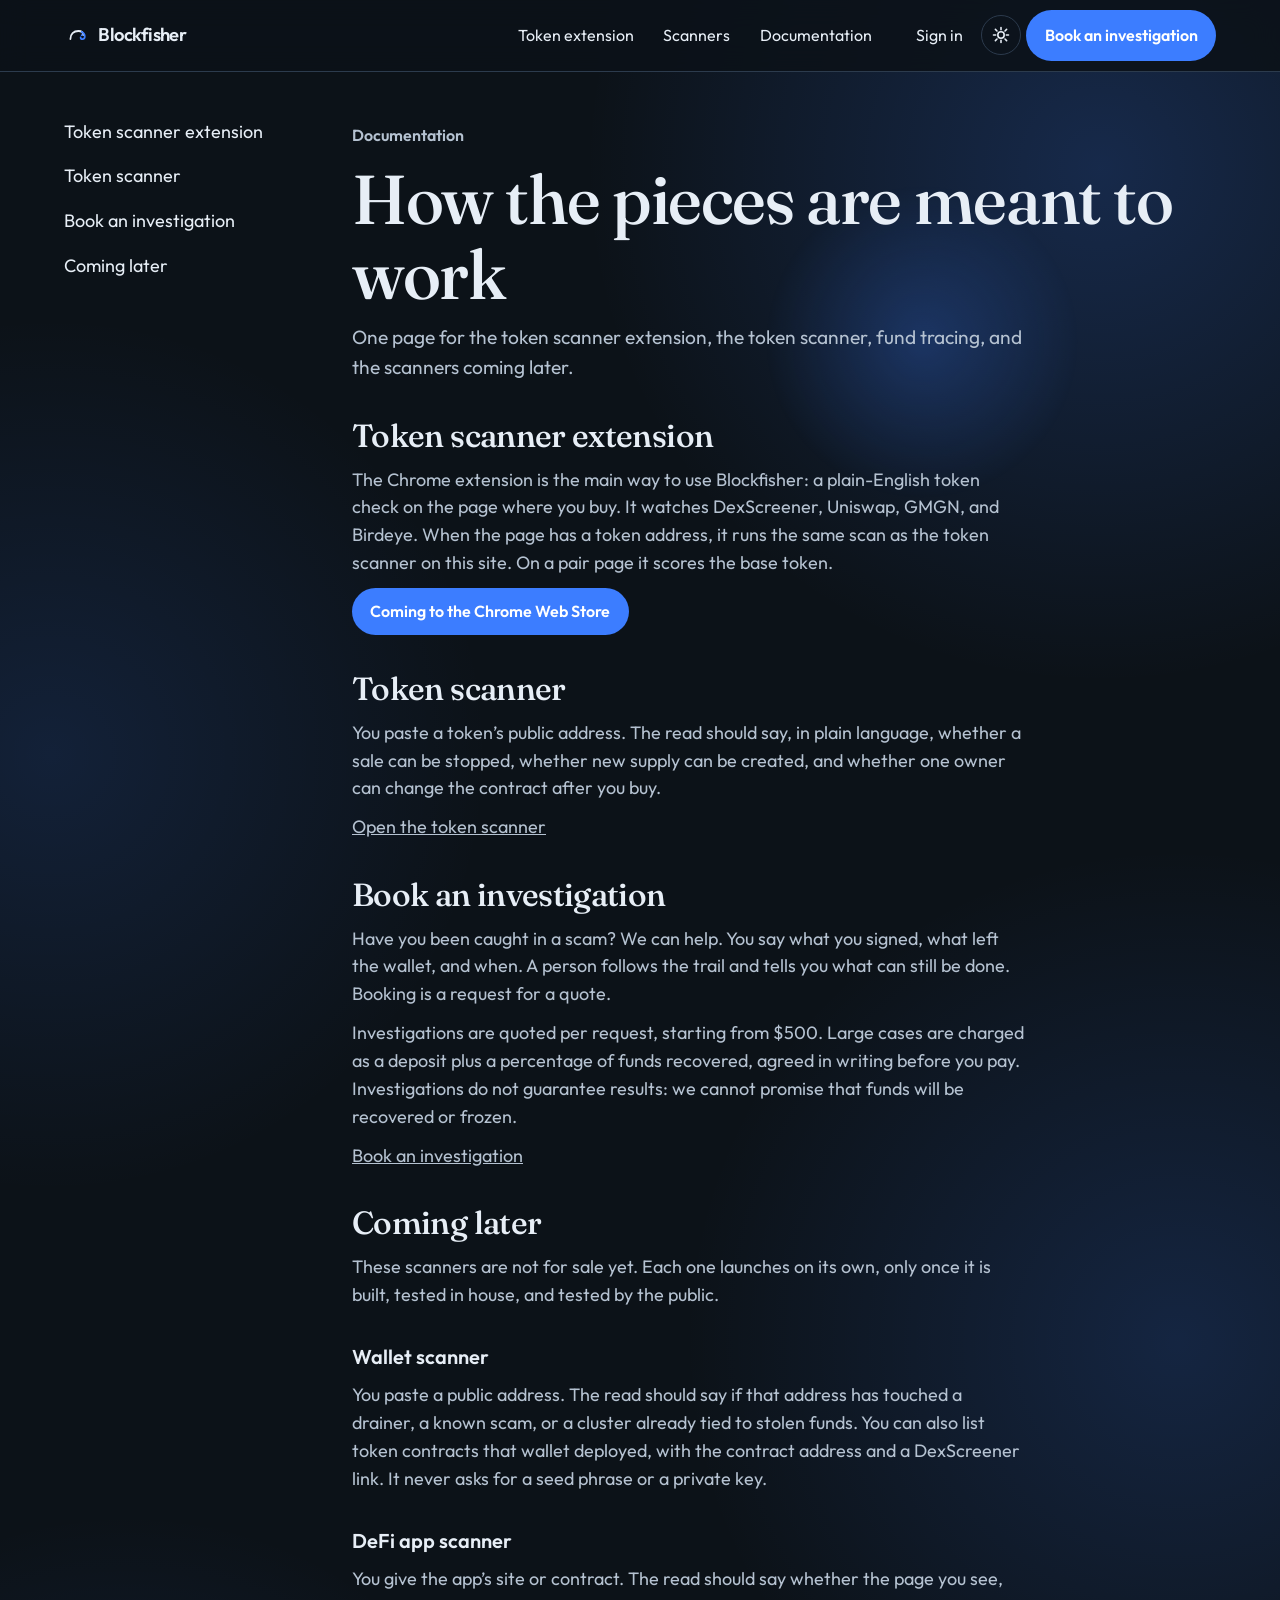
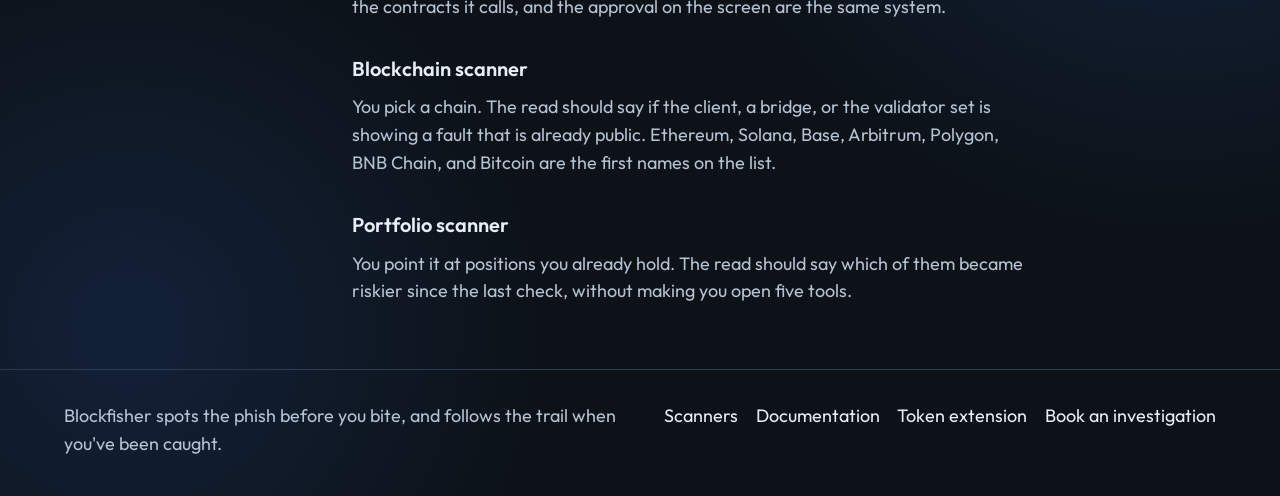
==== docs.html @ 25b1702a "Make the extension the headline, drop audits, add tracing terms - Lead the home page with the token " ====
<!DOCTYPE html>
<html lang="en" data-theme="dark">
<head>
  <meta charset="utf-8">
  <meta name="viewport" content="width=device-width, initial-scale=1">
  <title>Documentation — Blockfisher</title>
  <link rel="preconnect" href="https://fonts.googleapis.com">
  <link rel="preconnect" href="https://fonts.gstatic.com" crossorigin>
  <link href="https://fonts.googleapis.com/css2?family=Fraunces:ital,opsz,wght@0,9..144,520;1,9..144,520&family=Outfit:wght@400;600;700&display=swap" rel="stylesheet">
  <link rel="stylesheet" href="css/site.css">
  <script>
    try {
      var saved = localStorage.getItem("blockfisher-theme");
      if (saved === "light" || saved === "dark") document.documentElement.dataset.theme = saved;
    } catch (e) {}
  </script>
</head>
<body>
  <a class="skip" href="#main">Skip to content</a>
  <header class="site-header">
    <div class="header-inner">
      <a class="logo" href="index.html" aria-label="Blockfisher home">
        <svg viewBox="0 0 32 32" aria-hidden="true">
          <path d="M8 20c0-6 4-10 10-10 4 0 6 2 6 5" fill="none" stroke="currentColor" stroke-width="2.2" stroke-linecap="round"/>
          <path d="M22 11c2 1 4 3 4 6 0 2-1.2 3.2-2.8 3.2-1.4 0-2.4-1-2.4-2.2" fill="none" stroke="#3c7dff" stroke-width="2.2" stroke-linecap="round"/>
          <circle cx="22.2" cy="15.2" r="1.2" fill="#3c7dff"/>
        </svg>
        Blockfisher
      </a>
      <button class="icon-button menu-toggle" type="button" aria-expanded="false" aria-controls="site-nav">Menu</button>
      <nav class="nav" id="site-nav" aria-label="Primary">
        <a href="index.html#extension">Token extension</a>
        <a href="index.html#scanners">Scanners</a>
        <a href="docs.html" aria-current="page">Documentation</a>
        <a class="nav-book" href="index.html#book">Book an investigation</a>
      </nav>
      <div class="header-actions">
        <button class="text-button" type="button" data-open="signin">Sign in</button>
        <button class="icon-button" type="button" data-theme-toggle aria-pressed="false" aria-label="Switch to light colours">
          <svg width="18" height="18" viewBox="0 0 18 18" aria-hidden="true"><circle cx="9" cy="9" r="3.2" fill="none" stroke="currentColor" stroke-width="1.6"/><path d="M9 1.5v2.2M9 14.3v2.2M1.5 9h2.2M14.3 9h2.2M3.4 3.4l1.6 1.6M13 13l1.6 1.6M14.6 3.4 13 5M5 13l-1.6 1.6" stroke="currentColor" stroke-width="1.6" stroke-linecap="round"/></svg>
        </button>
        <a class="primary book" href="index.html#book">Book an investigation</a>
      </div>
    </div>
  </header>

  <main id="main" class="docs">
    <div class="wrap docs-layout">
      <nav aria-label="Documentation">
        <a href="#extension">Token scanner extension</a>
        <a href="#token-scanner">Token scanner</a>
        <a href="#investigation">Book an investigation</a>
        <a href="#coming-later">Coming later</a>
      </nav>
      <article>
        <header>
          <p class="kicker">Documentation</p>
          <h1>How the pieces are meant to work</h1>
          <p class="lede">One page for the token scanner extension, the token scanner, fund tracing, and the scanners coming later.</p>
        </header>
        <section id="extension">
          <h2>Token scanner extension</h2>
          <p>The Chrome extension is the main way to use Blockfisher: a plain-English token check on the page where you buy. It watches DexScreener, Uniswap, GMGN, and Birdeye. When the page has a token address, it runs the same scan as the token scanner on this site. On a pair page it scores the base token.</p>
          <p><button class="primary status" type="button" disabled>Coming to the Chrome Web Store</button></p>
        </section>
        <section id="token-scanner">
          <h2>Token scanner</h2>
          <p>You paste a token’s public address. The read should say, in plain language, whether a sale can be stopped, whether new supply can be created, and whether one owner can change the contract after you buy.</p>
          <p><a href="token.html">Open the token scanner</a></p>
        </section>
        <section id="investigation">
          <h2>Book an investigation</h2>
          <p>Have you been caught in a scam? We can help. You say what you signed, what left the wallet, and when. A person follows the trail and tells you what can still be done. Booking is a request for a quote.</p>
          <p>Investigations are quoted per request, starting from $500. Large cases are charged as a deposit plus a percentage of funds recovered, agreed in writing before you pay. Investigations do not guarantee results: we cannot promise that funds will be recovered or frozen.</p>
          <p><a href="index.html#book">Book an investigation</a></p>
        </section>
        <section id="coming-later">
          <h2>Coming later</h2>
          <p>These scanners are not for sale yet. Each one launches on its own, only once it is built, tested in house, and tested by the public.</p>
        </section>
        <section id="wallet-scanner">
          <h3>Wallet scanner</h3>
          <p>You paste a public address. The read should say if that address has touched a drainer, a known scam, or a cluster already tied to stolen funds. You can also list token contracts that wallet deployed, with the contract address and a DexScreener link. It never asks for a seed phrase or a private key.</p>
        </section>
        <section id="defi-app-scanner">
          <h3>DeFi app scanner</h3>
          <p>You give the app’s site or contract. The read should say whether the page you see, the contracts it calls, and the approval on the screen are the same system.</p>
        </section>
        <section id="blockchain-scanner">
          <h3>Blockchain scanner</h3>
          <p>You pick a chain. The read should say if the client, a bridge, or the validator set is showing a fault that is already public. Ethereum, Solana, Base, Arbitrum, Polygon, BNB Chain, and Bitcoin are the first names on the list.</p>
        </section>
        <section id="portfolio-scanner">
          <h3>Portfolio scanner</h3>
          <p>You point it at positions you already hold. The read should say which of them became riskier since the last check, without making you open five tools.</p>
        </section>
      </article>
    </div>
  </main>

  <footer class="site-footer">
    <div class="wrap footer-grid">
      <p class="fine">Blockfisher spots the phish before you bite, and follows the trail when you've been caught.</p>
      <div class="footer-links">
        <a href="index.html#scanners">Scanners</a>
        <a href="docs.html">Documentation</a>
        <a href="index.html#extension">Token extension</a>
        <a href="index.html#book">Book an investigation</a>
      </div>
    </div>
  </footer>

  <dialog id="signin">
    <h2>Sign in</h2>
    <p>Email only, for this design. Wallet and social sign-in are not part of the prototype, and this form does not create an account.</p>
    <form method="dialog">
      <label>Email<input type="email" name="email" autocomplete="email" required></label>
      <menu>
        <button class="ghost" type="submit" value="cancel">Close</button>
        <button class="submit" type="submit" value="ok">Continue</button>
      </menu>
    </form>
  </dialog>

  <script src="js/site.js"></script>
</body>
</html>
---- css/site.css ----
:root {
  color-scheme: dark;
  --bg: #0c1218;
  --bg-raised: #151d28;
  --bg-sink: #101820;
  --line: #2c3b4d;
  --text: #e7eef6;
  --muted: #b5c2d1;
  --accent: #3c7dff;
  --accent-ink: #ffffff;
  --accent-soft: rgba(60, 125, 255, 0.16);
  --danger: #f0b4b4;
  --shadow: 0 18px 50px rgba(0, 0, 0, 0.28);
  --hover-line: #101820;
  --serif: "Fraunces", "Iowan Old Style", Palatino, serif;
  --sans: "Outfit", "Segoe UI", sans-serif;
  --header: 4.5rem;
  --measure: 72rem;
  --radius: 14px;
  --hook: url("../img/hook-cursor.png?v=6") 4 32, auto;
}

html[data-theme="light"] {
  color-scheme: light;
  --bg: #f4f1ea;
  --bg-raised: #fffdf8;
  --bg-sink: #ebe6dc;
  --line: #d9d1c4;
  --text: #1b2430;
  --muted: #3d4b5c;
  --accent: #1d4fbf;
  --accent-ink: #ffffff;
  --accent-soft: rgba(29, 79, 191, 0.1);
  --danger: #8a3030;
  --shadow: 0 16px 40px rgba(40, 32, 20, 0.08);
  --hover-line: #b7ab98;
}

* { box-sizing: border-box; }

html {
  scroll-behavior: smooth;
  cursor: var(--hook);
  background: var(--bg);
}

body {
  margin: 0;
  position: relative;
  background-color: transparent;
  background-image:
    radial-gradient(46rem 46rem at 86% 8%, color-mix(in srgb, var(--accent) 22%, transparent), transparent 70%),
    radial-gradient(38rem 38rem at 4% 36%, color-mix(in srgb, var(--accent) 14%, transparent), transparent 72%),
    radial-gradient(44rem 44rem at 92% 64%, color-mix(in srgb, var(--accent) 18%, transparent), transparent 70%),
    radial-gradient(36rem 36rem at 10% 92%, color-mix(in srgb, var(--accent) 14%, transparent), transparent 72%);
  background-repeat: no-repeat;
  color: var(--text);
  font-family: var(--sans);
  font-size: 1.125rem;
  line-height: 1.55;
  font-weight: 400;
}

body.nav-open { overflow: hidden; }

img, svg { display: block; max-width: 100%; }

a { color: inherit; }

button, input, textarea { font: inherit; color: inherit; }

h1, h2, h3, p { margin: 0; }

h1, h2, .serif {
  font-family: var(--serif);
  font-weight: 520;
  letter-spacing: -0.02em;
}

h1 {
  font-size: clamp(2.5rem, 5.4vw, 4.35rem);
  line-height: 1.08;
}

h2 {
  font-size: clamp(1.85rem, 3vw, 2.7rem);
  line-height: 1.15;
}

h3 {
  font-family: var(--sans);
  font-size: 1.25rem;
  font-weight: 600;
  letter-spacing: 0;
  line-height: 1.3;
}

.wrap {
  width: min(var(--measure), calc(100% - 2.5rem));
  margin-inline: auto;
}

.skip {
  position: absolute;
  left: 1rem;
  top: -4rem;
  background: var(--accent);
  color: var(--accent-ink);
  padding: 0.6rem 0.9rem;
  border-radius: 8px;
  z-index: 20;
}

.skip:focus { top: 1rem; }

.site-header {
  position: sticky;
  top: 0;
  z-index: 30;
  height: var(--header);
  display: flex;
  align-items: center;
  background: color-mix(in srgb, var(--bg) 88%, transparent);
  backdrop-filter: blur(14px);
  border-bottom: 1px solid var(--line);
}

.header-inner {
  display: flex;
  align-items: center;
  gap: 1.25rem;
  width: min(var(--measure), calc(100% - 2.5rem));
  margin-inline: auto;
}

.logo {
  display: flex;
  align-items: center;
  gap: 0.55rem;
  text-decoration: none;
  font-weight: 600;
  font-size: 1.15rem;
  letter-spacing: -0.03em;
}

.logo svg { width: 1.6rem; height: 1.6rem; flex: none; }

.nav {
  display: flex;
  align-items: center;
  gap: 0.35rem;
  margin-left: auto;
}

.nav a, .menu-button, .text-button, .ghost {
  text-decoration: none;
  background: none;
  border: 0;
  padding: 0.55rem 0.75rem;
  border-radius: 999px;
  font-size: 1rem;
  cursor: var(--hook);
}

.nav a:hover, .menu-button:hover, .text-button:hover, .ghost:hover,
.nav a:focus-visible, .menu-button:focus-visible, .text-button:focus-visible, .ghost:focus-visible {
  background: var(--accent-soft);
}

.dropdown { position: relative; }

.dropdown-panel {
  position: absolute;
  top: calc(100% + 0.45rem);
  left: 0;
  width: min(26rem, 70vw);
  padding: 0.45rem;
  background: var(--bg-raised);
  border: 1px solid var(--line);
  border-radius: var(--radius);
  box-shadow: var(--shadow);
  display: none;
}

.dropdown.open .dropdown-panel { display: grid; }

.dropdown-panel a {
  display: block;
  border-radius: 10px;
  padding: 0.7rem 0.75rem;
  border: 1px solid transparent;
  transition: border-color 120ms ease, background 120ms ease;
}

.dropdown-panel a:hover, .dropdown-panel a:focus-visible {
  border-color: var(--hover-line);
  background: var(--bg-sink);
}

.dropdown-panel strong { display: block; font-weight: 600; }
.dropdown-panel span { display: block; color: var(--muted); font-size: 0.98rem; margin-top: 0.15rem; }

.header-actions { display: flex; align-items: center; gap: 0.35rem; }

.icon-button {
  width: 2.5rem;
  height: 2.5rem;
  border-radius: 999px;
  border: 1px solid var(--line);
  background: transparent;
  cursor: var(--hook);
  display: grid;
  place-items: center;
}

.icon-button:hover, .icon-button:focus-visible { background: var(--accent-soft); }

.primary, .submit {
  display: inline-flex;
  align-items: center;
  justify-content: center;
  gap: 0.4rem;
  background: var(--accent);
  color: var(--accent-ink);
  text-decoration: none;
  border: 0;
  border-radius: 999px;
  padding: 0.8rem 1.15rem;
  font-size: 1rem;
  font-weight: 600;
  cursor: var(--hook);
}

.primary:hover, .submit:hover { filter: brightness(1.08); }

.primary.status {
  white-space: normal;
  text-align: left;
  line-height: 1.35;
  max-width: 22rem;
  opacity: 1;
}

.primary.status:disabled {
  cursor: var(--hook);
  opacity: 1;
  color: var(--accent-ink);
  background: var(--accent);
}

.primary.status:hover,
.primary.status:disabled:hover { filter: none; }

.primary:focus-visible, .submit:focus-visible, .icon-button:focus-visible, a:focus-visible {
  outline: 2px solid var(--accent);
  outline-offset: 3px;
}

.menu-toggle { display: none; }

.hero {
  position: relative;
  min-height: calc(100svh - var(--header) - 5.5rem);
  display: flex;
  align-items: flex-end;
  padding: 3.5rem 0 2.5rem;
}

.page-glow,
.hero-glow {
  position: fixed;
  z-index: 0;
  width: 28rem;
  height: 28rem;
  left: 72%;
  top: 38%;
  border-radius: 50%;
  pointer-events: none;
  transform: translate(-50%, -50%);
  background: radial-gradient(closest-side, color-mix(in srgb, var(--accent) 24%, transparent), transparent 70%);
}

main,
.site-footer {
  position: relative;
  z-index: 1;
}

html[data-theme="light"] body {
  background-image:
    radial-gradient(46rem 46rem at 86% 8%, color-mix(in srgb, var(--accent) 12%, transparent), transparent 70%),
    radial-gradient(38rem 38rem at 4% 36%, color-mix(in srgb, var(--accent) 8%, transparent), transparent 72%),
    radial-gradient(44rem 44rem at 92% 64%, color-mix(in srgb, var(--accent) 10%, transparent), transparent 70%),
    radial-gradient(36rem 36rem at 10% 92%, color-mix(in srgb, var(--accent) 8%, transparent), transparent 72%);
}

html[data-theme="light"] .page-glow,
html[data-theme="light"] .hero-glow {
  opacity: 0.55;
}

.hero-grid {
  display: grid;
  position: relative;
  z-index: 1;
  grid-template-columns: minmax(0, 1.15fr) minmax(12rem, 0.72fr);
  gap: 1.5rem 2.5rem;
  align-items: start;
}

.hero-grid--solo {
  grid-template-columns: 1fr;
}

.hero-copy { max-width: 40rem; }

.scene { margin: 0; }
.poster { position: relative; }
.scene img {
  width: 100%;
  height: auto;
  border-radius: 18px;
  display: block;
}
.poster .tag {
  position: absolute;
  z-index: 1;
  color: #e7eef6;
  background: rgba(8, 14, 22, 0.78);
  border: 1px solid #3c7dff;
  border-radius: 999px;
  padding: 0.18rem 0.55rem;
  font-size: 0.85rem;
  font-weight: 600;
  line-height: 1.3;
  white-space: nowrap;
}
.poster-ocean .tag-chapter {
  font-size: 0.72rem;
  letter-spacing: 0.02em;
  text-transform: uppercase;
  background: rgba(8, 14, 22, 0.92);
  border-color: var(--accent);
}
.poster-ocean .btc-mark {
  position: absolute;
  z-index: 2;
  width: 1.35rem;
  height: 1.35rem;
  border-radius: 50%;
  box-shadow: 0 0 0 2px rgba(8, 14, 22, 0.65);
  transform: translate(-50%, -50%);
  pointer-events: none;
}
.poster-ocean .btc-mark svg { display: block; width: 100%; height: 100%; }
.poster-ocean .btc-hook { top: 31%; left: 56%; }
.poster-ocean .btc-stolen { top: 63%; left: 14%; }
.poster-ocean .btc-caught { top: 84%; left: 76%; }
.poster-ocean .tag-before { top: 3%; left: 50%; transform: translateX(-50%); }
.poster-ocean .tag-after { top: 50%; left: 50%; transform: translate(-50%, -50%); }
.poster-ocean .tag-you { top: 16%; left: 58%; }
.poster-ocean .tag-scanners { top: 34%; left: 6%; }
.poster-ocean .tag-funds { bottom: 38%; left: 8%; }
.poster-ocean .tag-agents { bottom: 10%; right: 8%; }
.scene figcaption {
  margin-top: 0.85rem;
  color: var(--muted);
  font-size: 1rem;
}

.kicker {
  color: var(--accent);
  font-size: 1rem;
  font-weight: 600;
  margin-bottom: 0.9rem;
}


h1 em {
  font-style: italic;
  font-weight: 520;
  color: var(--accent);
}

.lede {
  margin-top: 1.25rem;
  max-width: 40rem;
  color: var(--muted);
  font-size: 1.2rem;
}

.hero-actions {
  display: flex;
  flex-wrap: wrap;
  align-items: center;
  gap: 0.4rem 0.8rem;
  margin-top: 1.6rem;
}

.prototype-note {
  margin-top: 1rem;
  color: var(--muted);
  font-size: 1rem;
}

.sale-row {
  display: flex;
  flex-wrap: wrap;
  gap: 0.5rem;
  margin-top: 1.75rem;
}

.sale-row a {
  text-decoration: none;
  border: 1px solid var(--line);
  background: var(--bg-raised);
  border-radius: 999px;
  padding: 0.45rem 0.8rem;
  font-size: 1rem;
  transition: border-color 120ms ease, background 120ms ease, transform 120ms ease;
}

.sale-row a:hover, .sale-row a:focus-visible {
  border-color: var(--hover-line);
  background: var(--bg-sink);
  transform: scale(1.03);
}


.section { padding: 4.5rem 0; }

.section-head {
  display: grid;
  grid-template-columns: 1fr 1fr;
  gap: 1.5rem 2rem;
  margin-bottom: 2rem;
  align-items: end;
}

.section-head p { color: var(--muted); font-size: 1.15rem; }

.cards {
  display: grid;
  grid-template-columns: repeat(6, 1fr);
  gap: 0.9rem;
}

.card {
  grid-column: span 2;
  background: var(--bg-raised);
  border: 1px solid var(--line);
  border-radius: var(--radius);
  padding: 1.15rem 1.15rem 1.2rem;
  min-height: 100%;
  transition: border-color 120ms ease, background 120ms ease, transform 120ms ease;
}

.card:nth-child(4), .card:nth-child(5) { grid-column: span 3; }

.card:hover, .card:focus-within {
  border-color: var(--hover-line);
  background: color-mix(in srgb, var(--bg-raised) 90%, var(--accent));
  transform: scale(1.018);
}

.card svg { width: 2.4rem; height: 2.4rem; margin-bottom: 0.9rem; }

.card p { margin-top: 0.45rem; color: var(--muted); font-size: 1.05rem; }

.card-open { margin-top: 0.85rem; }
.card p.card-soon { margin-top: 0.85rem; color: var(--accent); font-weight: 600; }
.card-open a { color: var(--accent); font-weight: 600; text-decoration: none; }
.card-open a:hover { text-decoration: underline; }

.tool-page { height: calc(100svh - var(--header)); }
.tool-frame {
  width: 100%;
  height: 100%;
  border: 0;
  display: block;
  background: var(--bg);
}
.tool-missing {
  width: min(40rem, calc(100% - 2.5rem));
  margin: 3rem auto;
}
.tool-missing h1 {
  font-size: clamp(1.8rem, 3vw, 2.4rem);
  margin-bottom: 0.7rem;
}
.tool-missing p { color: var(--muted); margin-top: 0.7rem; }
.tool-missing code {
  font-family: "Cascadia Mono", Consolas, monospace;
  font-size: 0.92rem;
}

.section-end {
  margin-top: 1.4rem;
  font-size: 1.1rem;
}

.section-end a { color: var(--accent); font-weight: 600; }

.split {
  display: grid;
  grid-template-columns: 0.9fr 1.1fr;
  gap: 1.5rem;
  align-items: center;
}

.example {
  background: var(--bg-sink);
  border: 1px solid var(--line);
  border-radius: 18px;
  padding: 1.1rem;
}

.example-top, .metric, .review, .chain, .check {
  display: flex;
  justify-content: space-between;
  gap: 1rem;
}

.example-top { align-items: baseline; margin-bottom: 0.8rem; color: var(--muted); font-size: 0.98rem; }

.example--score .rows { margin-top: 1rem; }

.score-sample {
  position: relative;
  width: 100%;
  max-width: 22rem;
  margin: 0 auto;
  aspect-ratio: 360 / 340;
}

.score-sample__svg {
  display: block;
  width: 100%;
  height: auto;
}

.score-sample__mid {
  position: absolute;
  left: 50%;
  top: calc(168 / 340 * 100%);
  display: flex;
  flex-direction: column;
  align-items: center;
  justify-content: center;
  width: 5.75rem;
  height: 5.75rem;
  transform: translate(-50%, -50%);
  pointer-events: none;
}

.score-sample__num {
  font-family: var(--serif);
  font-size: 2.05rem;
  font-weight: 520;
  letter-spacing: -0.03em;
  line-height: 1;
  color: #ff8a62;
  font-variant-numeric: tabular-nums;
}

.score-sample__max {
  margin-top: 0.2rem;
  font-size: 0.72rem;
  font-weight: 600;
  letter-spacing: 0.02em;
  text-transform: lowercase;
  color: var(--muted);
}

/* Token score triangle sample */
.score-sample .score-petal__track {
  fill: var(--bg-sink);
  stroke: var(--line);
  stroke-width: 1.5;
}

.score-sample .score-petal__fill {
  stroke: none;
}

.score-sample .score-petal--security .score-petal__fill {
  fill: #3dbe7a;
}

.score-sample .score-petal--community .score-petal__fill {
  fill: #f2c200;
}

.score-sample .score-petal--foundation .score-petal__fill {
  fill: #5c6e82;
}

.score-sample .score-petal__label {
  fill: var(--text);
  font-family: var(--sans);
  font-size: 13px;
  font-weight: 700;
}

.score-sample .score-sample__ring {
  fill: none;
  stroke: #ff8a62;
  stroke-width: 5;
  opacity: 0.95;
}

.score-sample .score-sample__core {
  fill: var(--bg-raised);
  stroke: var(--line);
  stroke-width: 1;
}

.visually-hidden {
  position: absolute;
  width: 1px;
  height: 1px;
  padding: 0;
  margin: -1px;
  overflow: hidden;
  clip: rect(0, 0, 0, 0);
  white-space: nowrap;
  border: 0;
}

.rows { display: grid; gap: 0.55rem; }

.row {
  display: grid;
  grid-template-columns: 1fr auto;
  gap: 1rem;
  align-items: center;
  padding: 0.85rem 0.95rem;
  background: var(--bg-raised);
  border-radius: 12px;
  border: 1px solid var(--line);
}

.row b { font-weight: 600; }
.tag {
  font-size: 0.95rem;
  border-radius: 999px;
  padding: 0.2rem 0.6rem;
  background: var(--accent-soft);
  color: var(--text);
}

.extension {
  display: grid;
  grid-template-columns: 1.1fr 0.9fr;
  gap: 2rem;
  align-items: center;
  background: var(--bg-raised);
  border: 1px solid var(--line);
  border-radius: 20px;
  padding: 1.6rem;
}

.browser {
  border: 1px solid var(--line);
  border-radius: 12px;
  overflow: hidden;
  background: var(--bg);
}

.browser-bar {
  display: flex;
  align-items: center;
  gap: 0.4rem;
  padding: 0.55rem 0.7rem;
  border-bottom: 1px solid var(--line);
}

.dot { width: 0.55rem; height: 0.55rem; border-radius: 50%; background: var(--line); }
.omni {
  margin-left: 0.4rem;
  flex: 1;
  height: 1.4rem;
  border-radius: 999px;
  background: var(--bg-sink);
  border: 1px solid var(--line);
}
.pin {
  width: 1.35rem;
  height: 1.35rem;
  border-radius: 6px;
  background: var(--accent);
}

.browser p { padding: 1.2rem 1rem 1.4rem; color: var(--muted); }

.investigate {
  display: grid;
  grid-template-columns: 0.85fr 1.15fr;
  gap: 2rem;
  align-items: start;
}

.investigate h2 { max-width: 12ch; }

.terms-list {
  margin: 1rem 0 0;
  padding: 0;
  list-style: none;
  display: grid;
  gap: 0.6rem;
}

.terms-list li {
  padding-left: 0.9rem;
  border-left: 2px solid var(--accent);
  color: var(--muted);
}

.terms-list strong { color: var(--text); }

.form-card {
  background: var(--bg-raised);
  border: 1px solid var(--line);
  border-radius: 18px;
  padding: 1.25rem;
}

.marks {
  display: flex;
  gap: 0.45rem;
  margin: 1rem 0 0.4rem;
}

.marks svg { width: 1.7rem; height: 1.7rem; }

form { display: grid; gap: 0.85rem; margin-top: 1rem; }

label { display: grid; gap: 0.35rem; font-size: 1rem; font-weight: 600; }

input, textarea, select {
  width: 100%;
  background: var(--bg);
  border: 1px solid var(--line);
  border-radius: 10px;
  padding: 0.75rem 0.8rem;
  font-weight: 400;
}

textarea { min-height: 7rem; resize: vertical; }

input:not([type="checkbox"]), textarea, select { cursor: text; }
input[type="checkbox"] { cursor: var(--hook); }

fieldset {
  border: 0;
  margin: 0;
  padding: 0;
  display: grid;
  gap: 0.45rem;
}
legend { font-weight: 600; padding: 0; }
.checks { font-weight: 400; display: grid; gap: 0.45rem; }
.checks label, .consent {
  display: flex;
  align-items: flex-start;
  gap: 0.6rem;
  font-weight: 400;
}
.checks input, .consent input { width: 1.1rem; height: 1.1rem; margin-top: 0.2rem; }

.form-note, .success { color: var(--muted); font-size: 1rem; }
.success { color: var(--text); font-size: 1.15rem; }

.chains, .metrics, .reviews {
  display: grid;
  gap: 0.7rem;
}

.metrics { grid-template-columns: repeat(3, 1fr); }

.metric, .review, .chain {
  border: 1px solid var(--line);
  background: var(--bg-raised);
  border-radius: 14px;
  padding: 1rem 1.05rem;
}

.metric strong {
  display: block;
  font-family: var(--serif);
  font-size: 2.2rem;
  font-weight: 520;
  letter-spacing: -0.03em;
}

.metric span, .review span, .chain span { color: var(--muted); }

.reviews { grid-template-columns: 1.2fr 1fr 1fr; }

.review strong { display: block; margin-bottom: 0.35rem; }

.chain-list { display: flex; flex-wrap: wrap; gap: 0.5rem; }

.chain-list a {
  text-decoration: none;
  border-bottom: 1px solid var(--accent);
  padding-bottom: 0.05rem;
}

.site-footer {
  border-top: 1px solid var(--line);
  padding: 2rem 0 2.4rem;
}

.footer-grid {
  display: flex;
  justify-content: space-between;
  gap: 1.5rem;
  flex-wrap: wrap;
}

.footer-links { display: flex; flex-wrap: wrap; gap: 0.8rem 1.1rem; }
.footer-links a { text-decoration: none; }
.footer-links a:hover { color: var(--accent); }

.fine { color: var(--muted); max-width: 36rem; }

dialog {
  width: min(32rem, calc(100% - 2rem));
  border: 1px solid var(--line);
  border-radius: 16px;
  background: var(--bg-raised);
  color: var(--text);
  padding: 1.2rem 1.2rem 1.3rem;
  box-shadow: var(--shadow);
}

dialog::backdrop { background: rgba(5, 8, 12, 0.62); }

dialog h2 { font-size: 1.8rem; margin-bottom: 0.6rem; }
dialog p { color: var(--muted); margin-bottom: 0.9rem; }
dialog menu { display: flex; justify-content: flex-end; gap: 0.4rem; margin: 0.8rem 0 0; padding: 0; }

.docs { padding: 2.5rem 0 4rem; }
.docs-layout {
  display: grid;
  grid-template-columns: 16rem 1fr;
  gap: 2rem;
}
.docs nav {
  position: sticky;
  top: calc(var(--header) + 1rem);
  display: grid;
  gap: 0.35rem;
  align-self: start;
}
.docs nav a { text-decoration: none; padding: 0.35rem 0; }
.docs nav a:hover { color: var(--accent); }
.docs article { display: grid; gap: 2.2rem; }
.docs article section { scroll-margin-top: 6rem; }
.docs article p { margin-top: 0.7rem; color: var(--muted); max-width: 42rem; }
.docs h2 { font-size: clamp(1.7rem, 2.5vw, 2.2rem); }

@media (max-width: 980px) {
  .section-head, .split, .extension, .investigate, .docs-layout { grid-template-columns: 1fr; }
  .cards { grid-template-columns: 1fr 1fr; }
  .card, .card:nth-child(4), .card:nth-child(5) { grid-column: auto; }
  .reviews, .metrics { grid-template-columns: 1fr; }
  .investigate h2 { max-width: none; }
}

.nav-book { display: none; }

@media (max-width: 760px) {
  .menu-toggle { display: grid; }
  .site-header { height: auto; min-height: var(--header); }
  .header-inner { flex-wrap: wrap; padding-block: 0.55rem; }
  .nav {
    display: none;
    position: static;
    width: 100%;
    margin-left: 0;
    order: 5;
    background: var(--bg);
    border-top: 1px solid var(--line);
    padding: 0.4rem 0 0.8rem;
    flex-direction: column;
    align-items: stretch;
  }
  body.nav-open .nav { display: flex; }
  .nav-book { display: inline-flex; }
  .dropdown-panel {
    position: static;
    width: auto;
    box-shadow: none;
    margin-top: 0.3rem;
  }
  .header-actions .book { display: none; }
  .cards { grid-template-columns: 1fr; }
  .hero { min-height: auto; padding-top: 1.2rem; }
  .hero-grid:not(.hero-grid--solo) { grid-template-columns: minmax(0, 1.2fr) minmax(8.5rem, 0.78fr); gap: 1rem; }
  .poster .tag { font-size: 0.62rem; padding: 0.05rem 0.32rem; }
  .poster-ocean .btc-mark { width: 0.85rem; height: 0.85rem; }
  .poster-ocean .tag-chapter { font-size: 0.5rem; padding: 0.06rem 0.35rem; }
  .poster-ocean .tag-you { top: 14%; left: 54%; }
  .poster-ocean .tag-scanners { top: 32%; left: 2%; }
  .poster-ocean .tag-funds { bottom: 36%; left: 2%; }
  .poster-ocean .tag-agents { bottom: 8%; right: 2%; }
}

@media (prefers-reduced-motion: reduce) {
  html { scroll-behavior: auto; }
  .hero::before { animation: none; }
  .card, .sale-row a, .dropdown-panel a { transition: none; }
  .card:hover, .card:focus-within, .sale-row a:hover, .sale-row a:focus-visible { transform: none; }
}
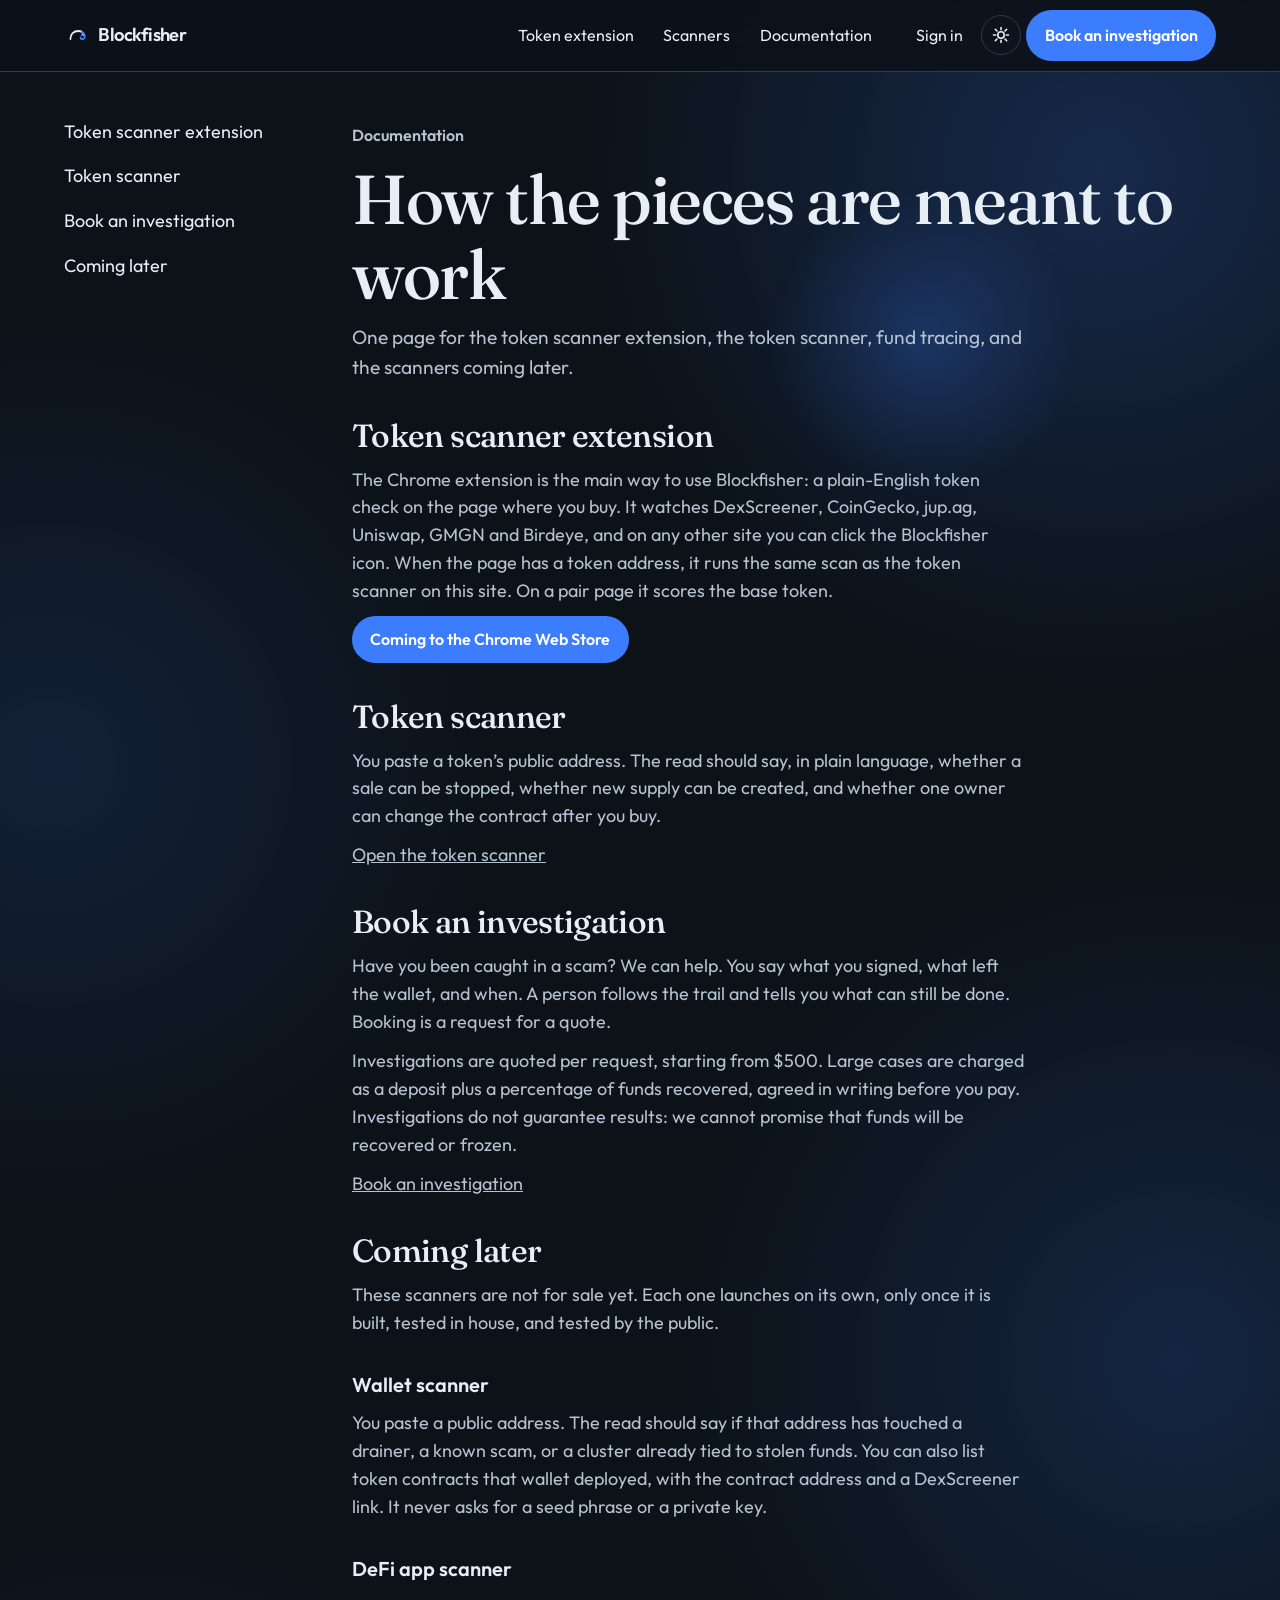
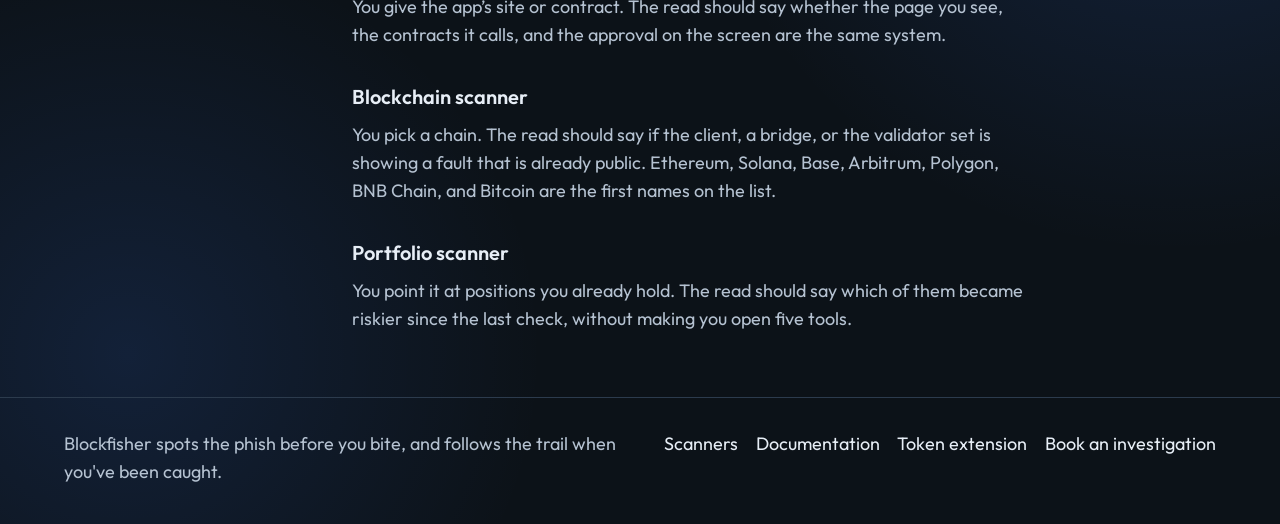
==== commit ab7cea92: "Scanner page: waking message and clipboard access; name all six extension sites; drop the old extens" ====
--- a/docs.html
+++ b/docs.html
@@ -60,7 +60,7 @@
         </header>
         <section id="extension">
           <h2>Token scanner extension</h2>
-          <p>The Chrome extension is the main way to use Blockfisher: a plain-English token check on the page where you buy. It watches DexScreener, Uniswap, GMGN, and Birdeye. When the page has a token address, it runs the same scan as the token scanner on this site. On a pair page it scores the base token.</p>
+          <p>The Chrome extension is the main way to use Blockfisher: a plain-English token check on the page where you buy. It watches DexScreener, CoinGecko, jup.ag, Uniswap, GMGN and Birdeye, and on any other site you can click the Blockfisher icon. When the page has a token address, it runs the same scan as the token scanner on this site. On a pair page it scores the base token.</p>
           <p><button class="primary status" type="button" disabled>Coming to the Chrome Web Store</button></p>
         </section>
         <section id="token-scanner">
--- a/css/site.css
+++ b/css/site.css
@@ -472,7 +472,18 @@
 .card-open a { color: var(--accent); font-weight: 600; text-decoration: none; }
 .card-open a:hover { text-decoration: underline; }
 
-.tool-page { height: calc(100svh - var(--header)); }
+.tool-page { height: calc(100svh - var(--header)); position: relative; }
+.tool-waking {
+  position: absolute;
+  inset: 0;
+  display: grid;
+  place-items: center;
+  padding: 0 1.25rem;
+  text-align: center;
+  color: var(--muted);
+  background: var(--bg);
+}
+.tool-waking[hidden] { display: none; }
 .tool-frame {
   width: 100%;
   height: 100%;
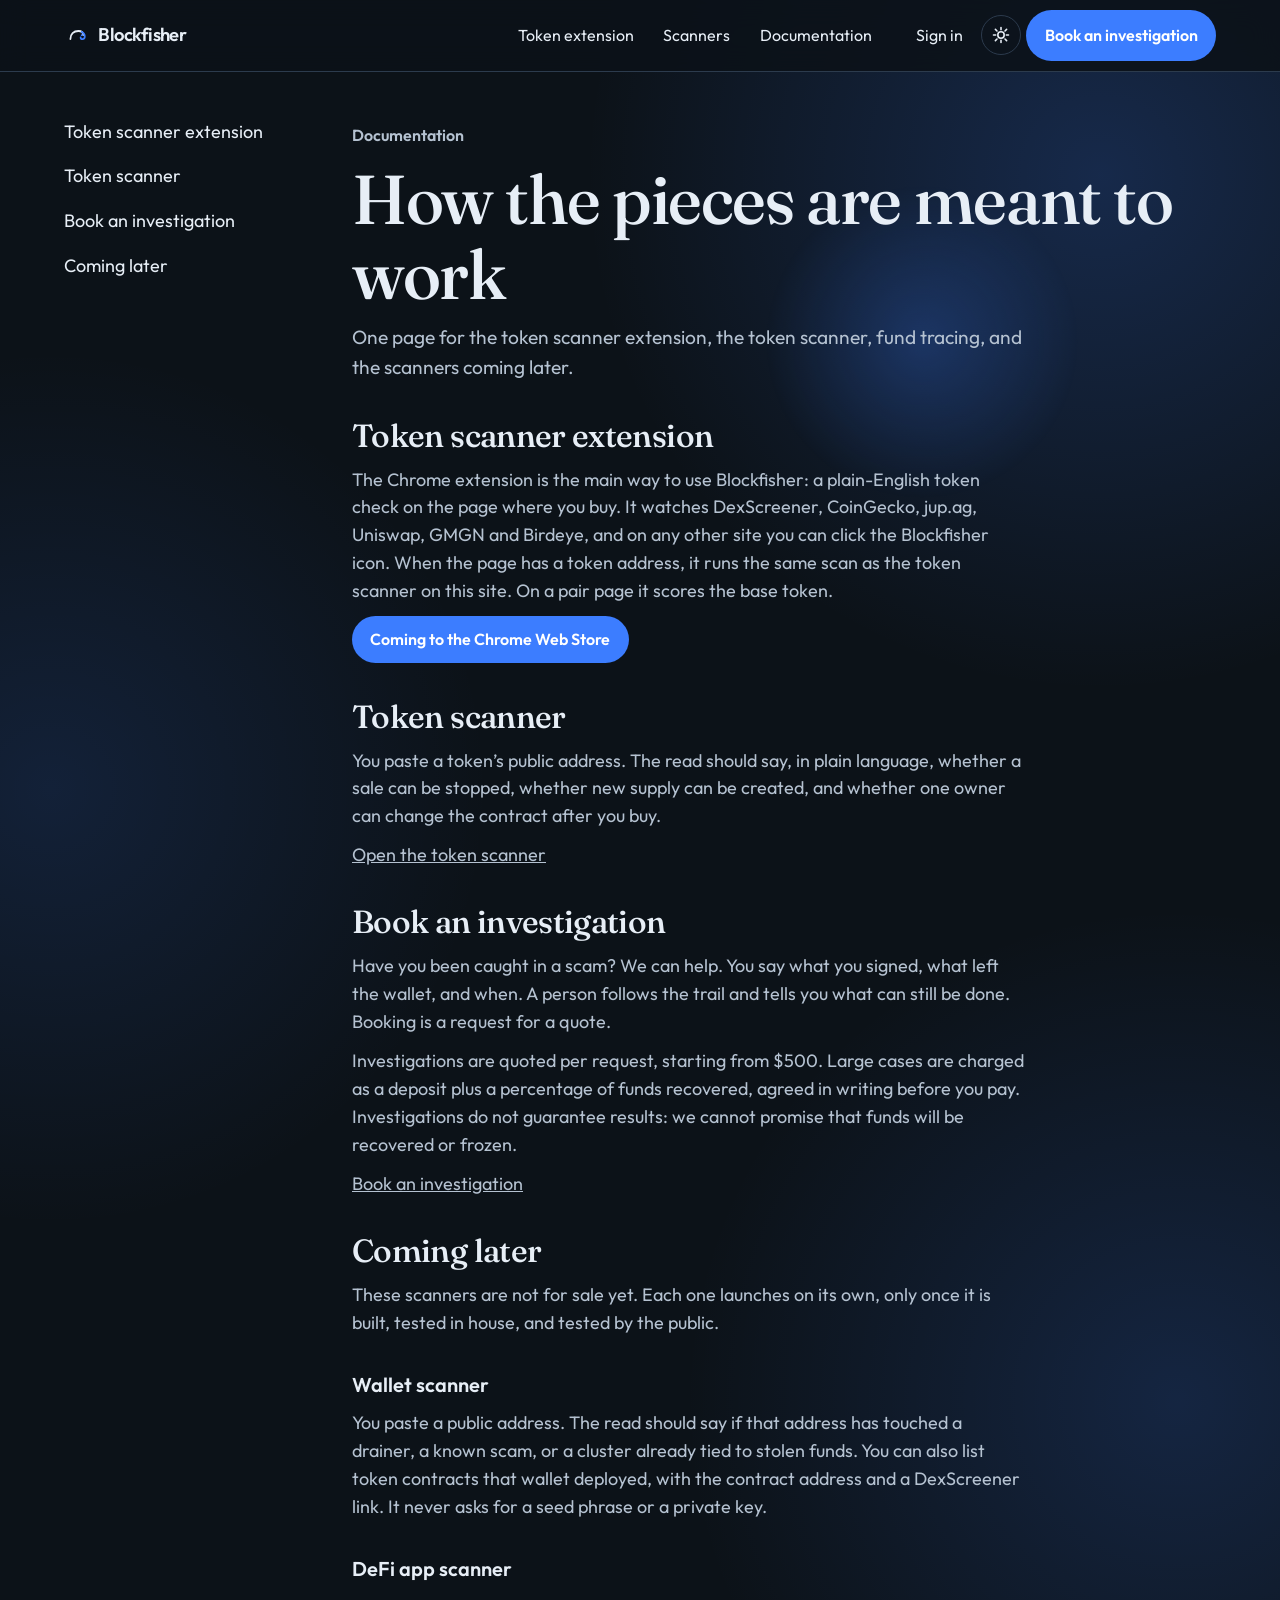
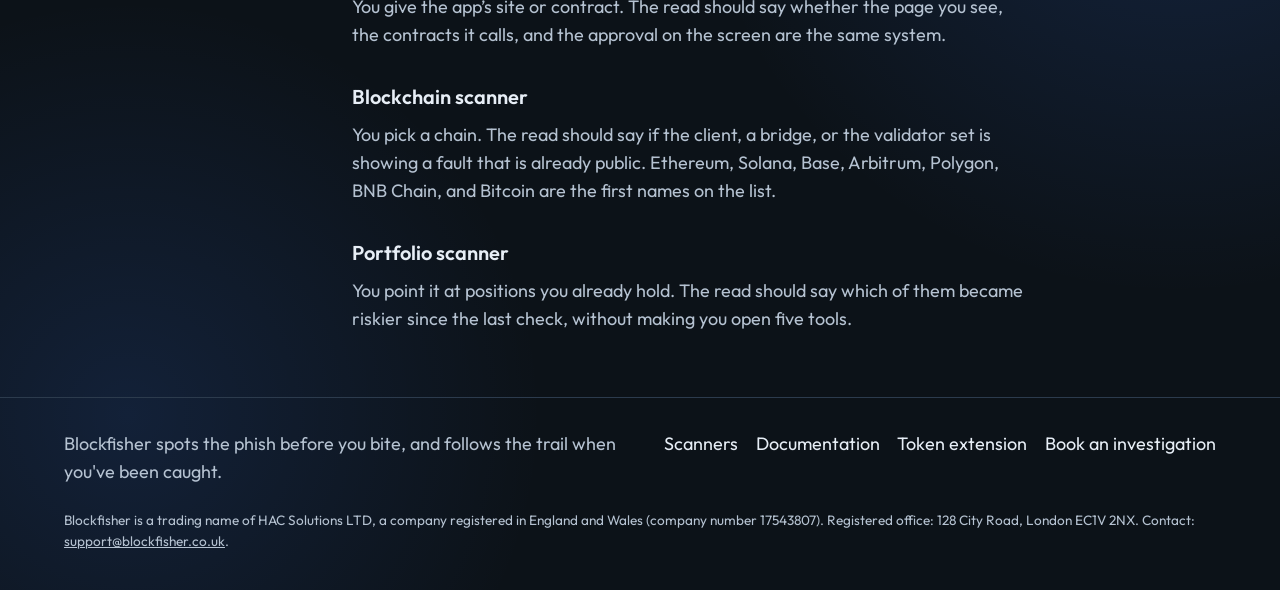
==== commit cec7688e: "Add HAC Solutions LTD company details to site footers Trading name, England and Wales registration, " ====
--- a/docs.html
+++ b/docs.html
@@ -4,6 +4,9 @@
   <meta charset="utf-8">
   <meta name="viewport" content="width=device-width, initial-scale=1">
   <title>Documentation — Blockfisher</title>
+  <link rel="icon" href="img/favicon.svg" type="image/svg+xml" />
+  <link rel="icon" href="img/favicon-32.png" type="image/png" sizes="32x32" />
+  <link rel="apple-touch-icon" href="img/apple-touch-icon.png" />
   <link rel="preconnect" href="https://fonts.googleapis.com">
   <link rel="preconnect" href="https://fonts.gstatic.com" crossorigin>
   <link href="https://fonts.googleapis.com/css2?family=Fraunces:ital,opsz,wght@0,9..144,520;1,9..144,520&family=Outfit:wght@400;600;700&display=swap" rel="stylesheet">
@@ -107,6 +110,7 @@
         <a href="index.html#extension">Token extension</a>
         <a href="index.html#book">Book an investigation</a>
       </div>
+      <p class="fine company">Blockfisher is a trading name of HAC Solutions LTD, a company registered in England and Wales (company number 17543807). Registered office: 128 City Road, London EC1V 2NX. Contact: <a href="mailto:support@blockfisher.co.uk">support@blockfisher.co.uk</a>.</p>
     </div>
   </footer>
 
--- a/css/site.css
+++ b/css/site.css
@@ -611,6 +611,64 @@
   font-family: var(--sans);
   font-size: 13px;
   font-weight: 700;
+}
+
+/* Each petal and its label is a button that explains the score. */
+.score-sample .score-petal__info {
+  fill: var(--muted);
+  font-size: 11px;
+  font-weight: 600;
+}
+
+.score-help {
+  position: absolute;
+  z-index: 1;
+  padding: 0;
+  background: none;
+  border: 0;
+  border-radius: 10px;
+  cursor: help;
+}
+
+.score-help:focus-visible {
+  outline: 3px solid var(--accent, #3c7dff);
+  outline-offset: 2px;
+}
+
+/* Boxes cover each petal and its label (the drawing is 360 by 340). */
+.score-help--security { left: calc(130 / 360 * 100%); top: 0; width: calc(100 / 360 * 100%); height: calc(122 / 340 * 100%); }
+.score-help--community { left: calc(205 / 360 * 100%); top: calc(158 / 340 * 100%); width: calc(155 / 360 * 100%); height: calc(100 / 340 * 100%); }
+.score-help--foundation { left: 0; top: calc(158 / 340 * 100%); width: calc(155 / 360 * 100%); height: calc(100 / 340 * 100%); }
+
+.score-tip {
+  position: absolute;
+  left: 50%;
+  top: 50%;
+  z-index: 2;
+  display: none;
+  width: min(18rem, 100%);
+  padding: 0.7rem 0.85rem;
+  background: var(--bg-raised);
+  border: 1px solid var(--line);
+  border-radius: 10px;
+  box-shadow: 0 12px 24px -4px rgba(0, 0, 0, 0.35);
+  color: var(--text);
+  font-size: 0.85rem;
+  line-height: 1.45;
+  text-align: left;
+  transform: translate(-50%, -50%);
+  pointer-events: none;
+}
+
+.score-tip strong {
+  display: block;
+  margin-bottom: 0.2rem;
+}
+
+.score-help:hover + .score-tip,
+.score-help:focus-visible + .score-tip,
+.score-help[aria-expanded="true"] + .score-tip {
+  display: block;
 }
 
 .score-sample .score-sample__ring {
@@ -925,3 +983,7 @@
   .card, .sale-row a, .dropdown-panel a { transition: none; }
   .card:hover, .card:focus-within, .sale-row a:hover, .sale-row a:focus-visible { transform: none; }
 }
+
+/* Company details line (trading disclosure) */
+.fine.company { flex-basis: 100%; max-width: none; font-size: 0.85rem; margin: 0; }
+.fine.company a { color: inherit; }
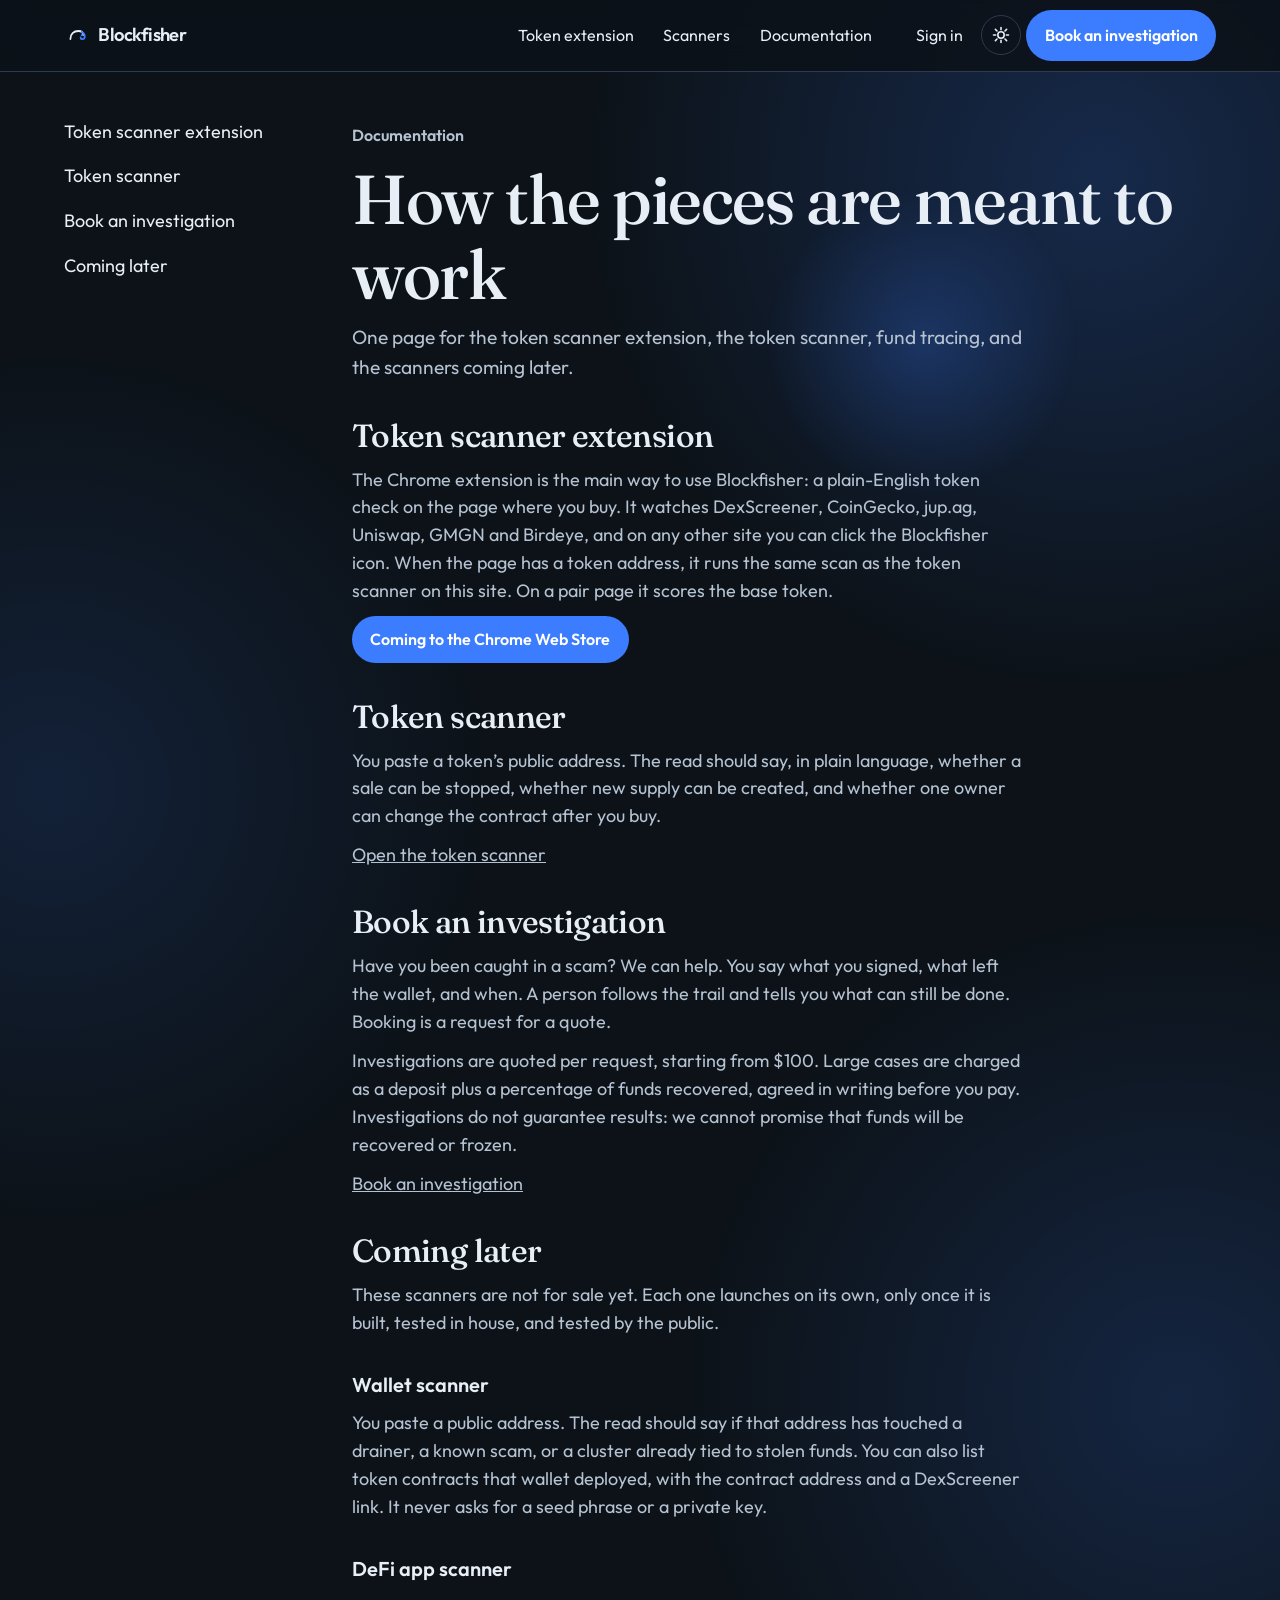
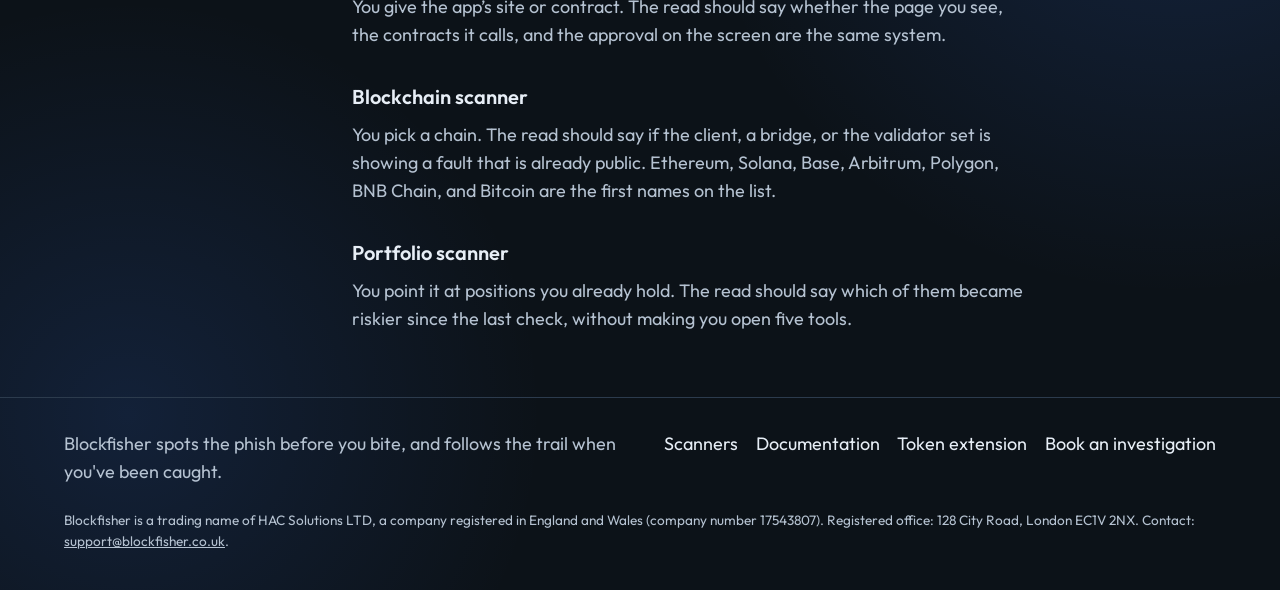
==== commit eb0e80c4: "Investigations: quoted per request from $100 (was $500) Co-Authored-By: Claude Opus 5.5 <noreply@ant" ====
--- a/docs.html
+++ b/docs.html
@@ -74,7 +74,7 @@
         <section id="investigation">
           <h2>Book an investigation</h2>
           <p>Have you been caught in a scam? We can help. You say what you signed, what left the wallet, and when. A person follows the trail and tells you what can still be done. Booking is a request for a quote.</p>
-          <p>Investigations are quoted per request, starting from $500. Large cases are charged as a deposit plus a percentage of funds recovered, agreed in writing before you pay. Investigations do not guarantee results: we cannot promise that funds will be recovered or frozen.</p>
+          <p>Investigations are quoted per request, starting from $100. Large cases are charged as a deposit plus a percentage of funds recovered, agreed in writing before you pay. Investigations do not guarantee results: we cannot promise that funds will be recovered or frozen.</p>
           <p><a href="index.html#book">Book an investigation</a></p>
         </section>
         <section id="coming-later">
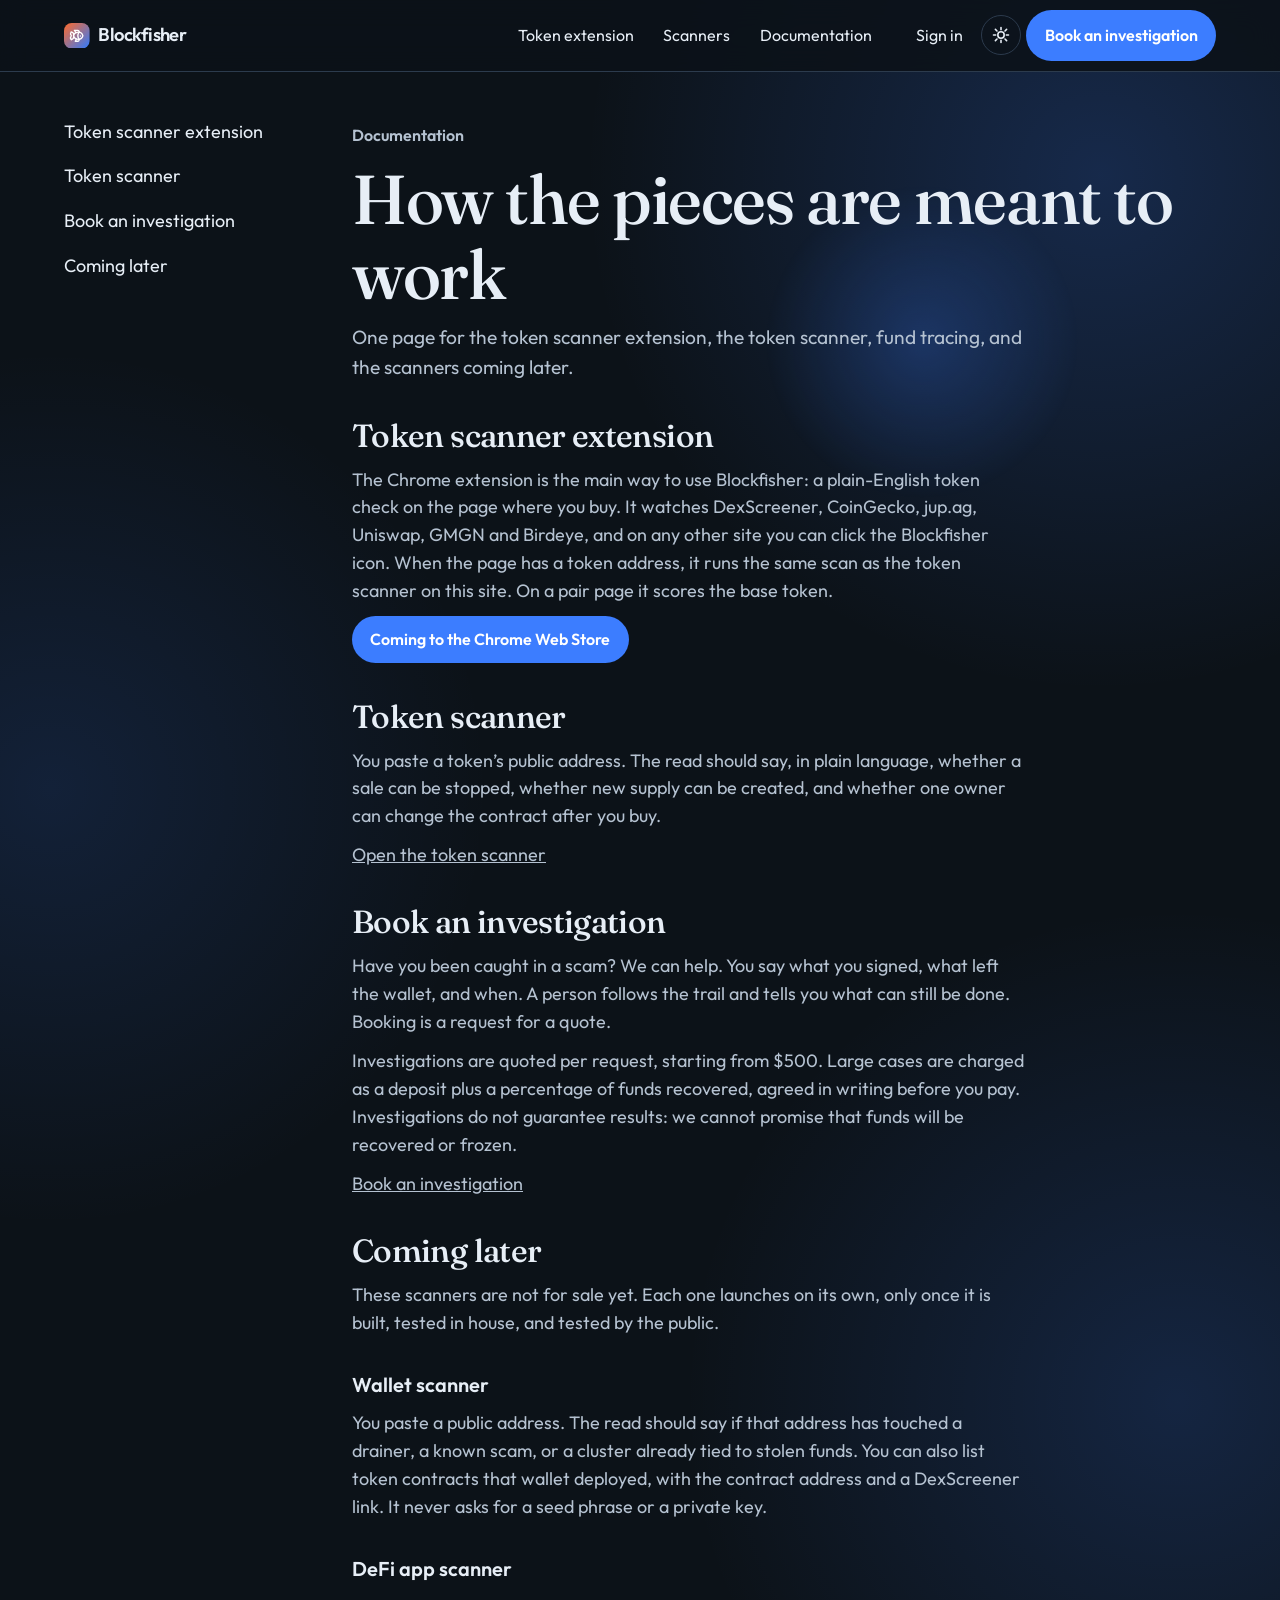
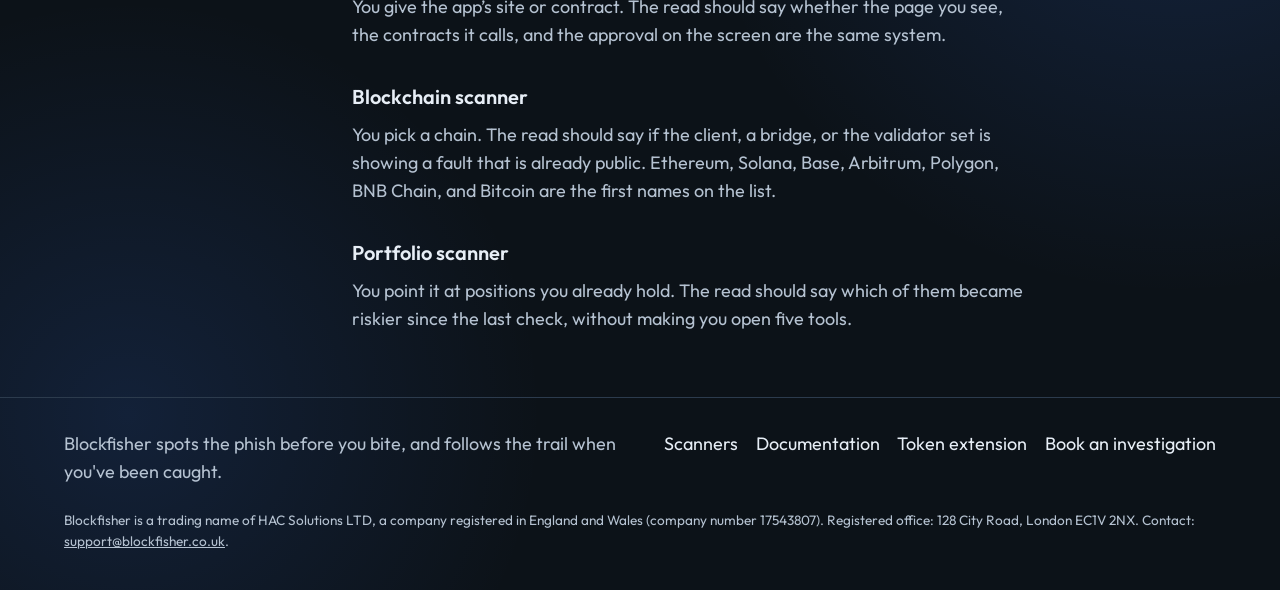
==== commit e6cb5113: "Use the new fish logo on every page Docs, token and wallet headers still showed the old hook mark. T" ====
--- a/docs.html
+++ b/docs.html
@@ -23,11 +23,7 @@
   <header class="site-header">
     <div class="header-inner">
       <a class="logo" href="index.html" aria-label="Blockfisher home">
-        <svg viewBox="0 0 32 32" aria-hidden="true">
-          <path d="M8 20c0-6 4-10 10-10 4 0 6 2 6 5" fill="none" stroke="currentColor" stroke-width="2.2" stroke-linecap="round"/>
-          <path d="M22 11c2 1 4 3 4 6 0 2-1.2 3.2-2.8 3.2-1.4 0-2.4-1-2.4-2.2" fill="none" stroke="#3c7dff" stroke-width="2.2" stroke-linecap="round"/>
-          <circle cx="22.2" cy="15.2" r="1.2" fill="#3c7dff"/>
-        </svg>
+        <svg viewBox="0 0 32 32" aria-hidden="true"><defs><linearGradient id="bf-mark-grad" x1="0" y1="0" x2="1" y2="1"><stop offset="0" stop-color="#FF6A2B"/><stop offset="1" stop-color="#2F7BFF"/></linearGradient></defs><rect width="32" height="32" rx="9.6" fill="url(#bf-mark-grad)"/><g transform="translate(6.9 6.9) scale(0.758)" fill="none" stroke="#fff" stroke-width="2.2" stroke-linecap="round" stroke-linejoin="round"><path d="M6.5 12c.94-3.46 4.94-6 8.5-6 3.56 0 6.06 2.54 7 6-.94 3.47-3.44 6-7 6s-7.56-2.53-8.5-6Z"/><path d="M18 12v.5"/><path d="M16 17.93a9.77 9.77 0 0 1 0-11.86"/><path d="M7 10.67C7 8 5.58 5.97 2.73 5.5c-1 1.5-1 5 .23 6.5-1.24 1.5-1.24 5-.23 6.5C5.58 18.03 7 16 7 13.33"/><path d="M10.46 7.26C10.2 5.88 9.17 4.24 8 3h5.8a2 2 0 0 1 1.98 1.67l.23 1.4"/><path d="m16.01 17.93-.23 1.4A2 2 0 0 1 13.8 21H9.5a5.96 5.96 0 0 0 1.49-3.98"/></g></svg>
         Blockfisher
       </a>
       <button class="icon-button menu-toggle" type="button" aria-expanded="false" aria-controls="site-nav">Menu</button>
@@ -74,7 +70,7 @@
         <section id="investigation">
           <h2>Book an investigation</h2>
           <p>Have you been caught in a scam? We can help. You say what you signed, what left the wallet, and when. A person follows the trail and tells you what can still be done. Booking is a request for a quote.</p>
-          <p>Investigations are quoted per request, starting from $100. Large cases are charged as a deposit plus a percentage of funds recovered, agreed in writing before you pay. Investigations do not guarantee results: we cannot promise that funds will be recovered or frozen.</p>
+          <p>Investigations are quoted per request, starting from $500. Large cases are charged as a deposit plus a percentage of funds recovered, agreed in writing before you pay. Investigations do not guarantee results: we cannot promise that funds will be recovered or frozen.</p>
           <p><a href="index.html#book">Book an investigation</a></p>
         </section>
         <section id="coming-later">
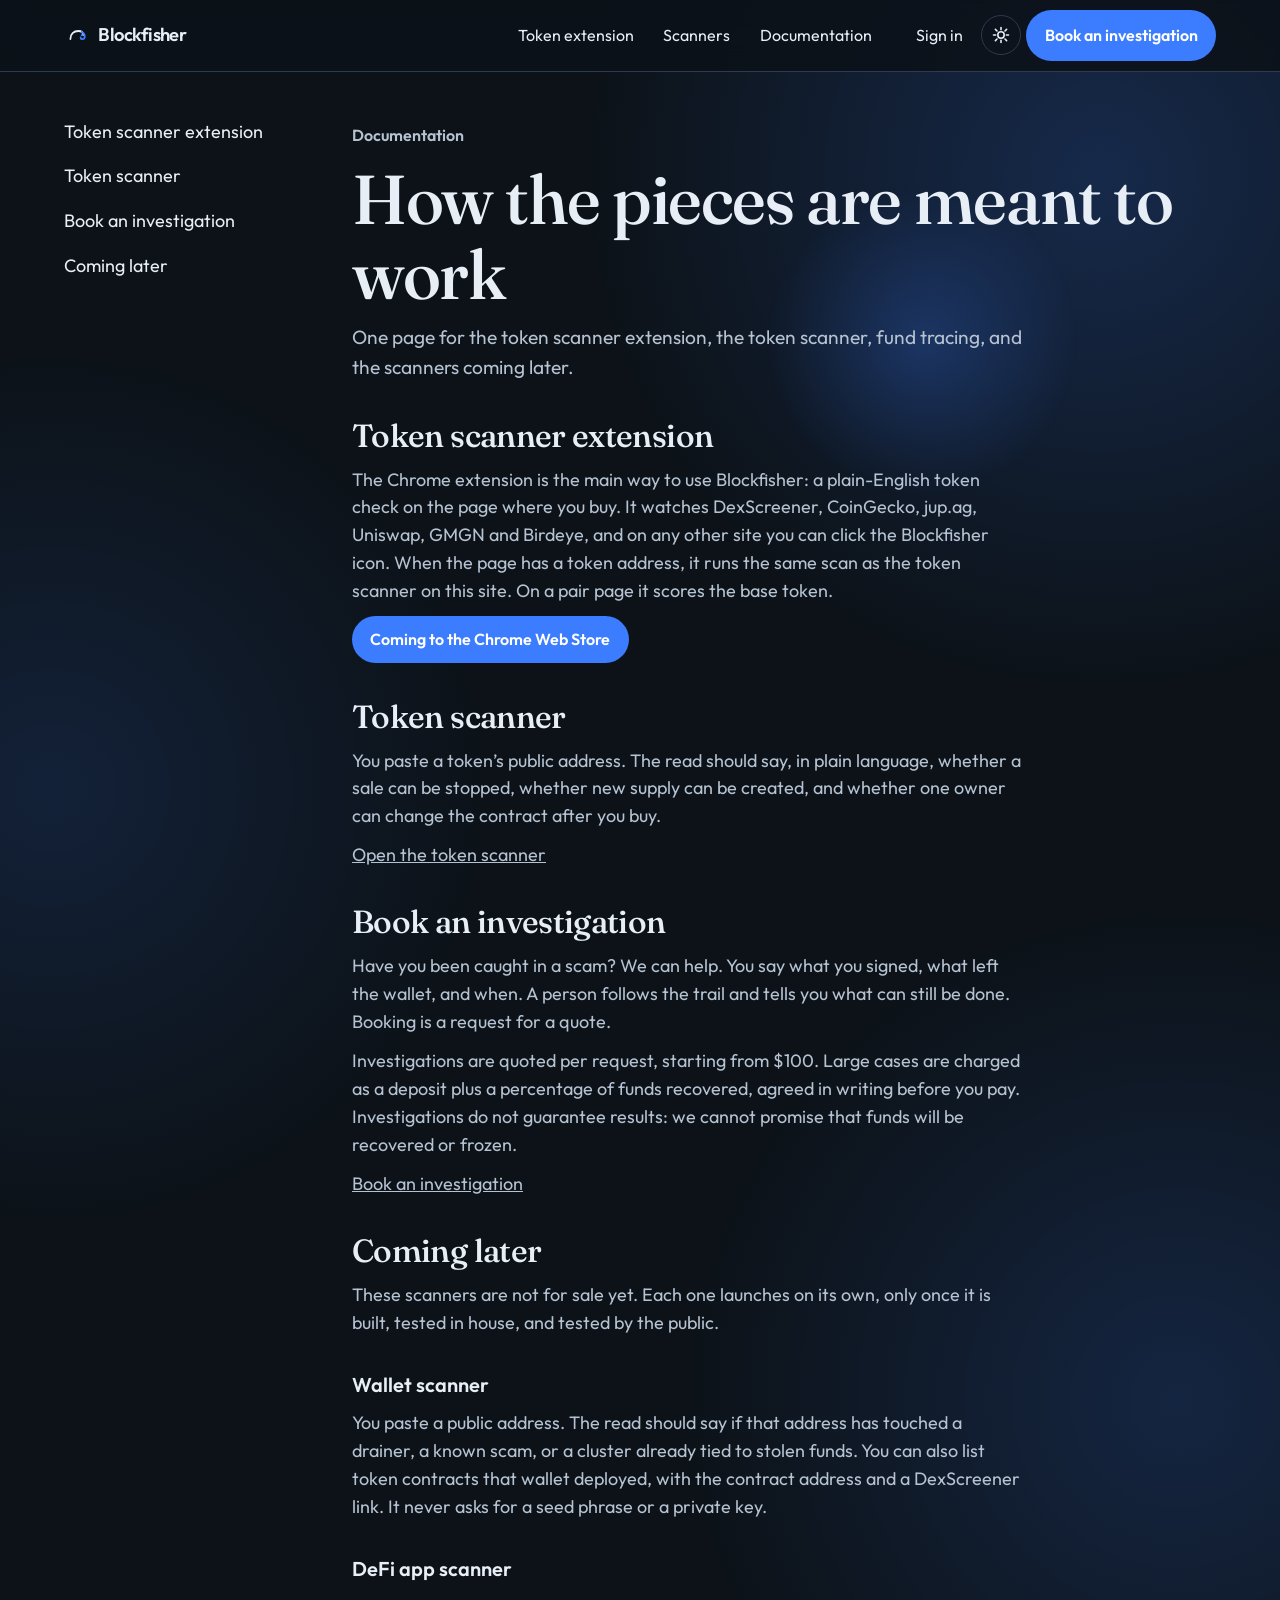
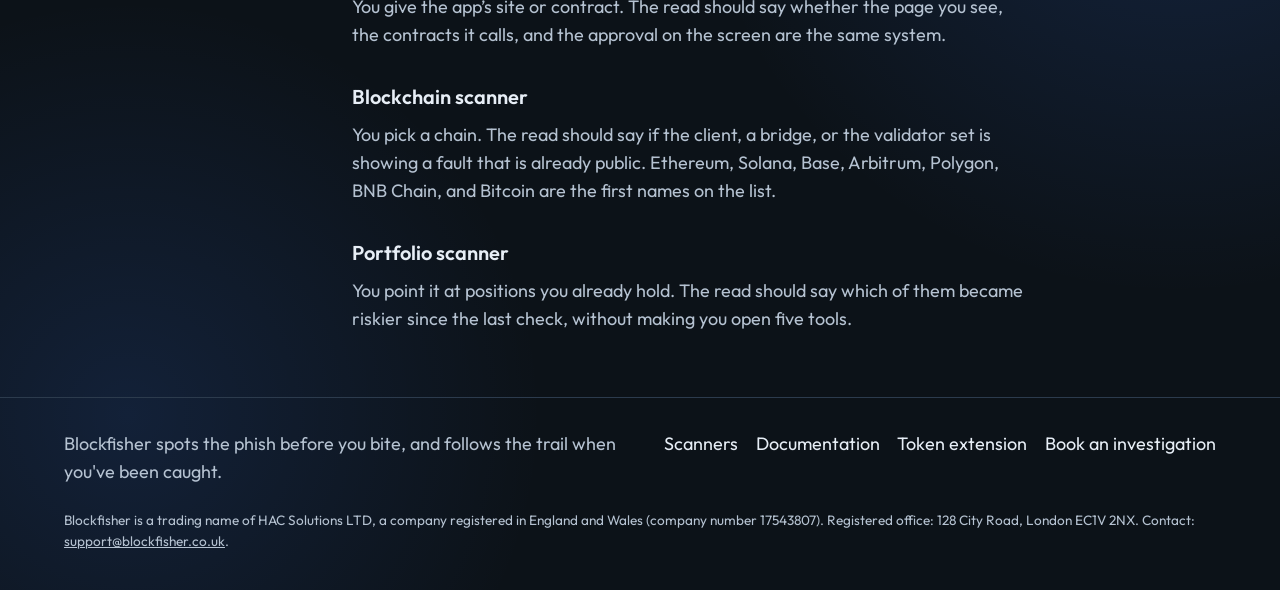
==== commit acae3518: "Merge eb0e80c4dae53573154e84492def3c82697c86a7 into d2fa35d2960439f4a0f4aa996c83e7704aa12dc9" ====
--- a/docs.html
+++ b/docs.html
@@ -23,7 +23,11 @@
   <header class="site-header">
     <div class="header-inner">
       <a class="logo" href="index.html" aria-label="Blockfisher home">
-        <svg viewBox="0 0 32 32" aria-hidden="true"><defs><linearGradient id="bf-mark-grad" x1="0" y1="0" x2="1" y2="1"><stop offset="0" stop-color="#FF6A2B"/><stop offset="1" stop-color="#2F7BFF"/></linearGradient></defs><rect width="32" height="32" rx="9.6" fill="url(#bf-mark-grad)"/><g transform="translate(6.9 6.9) scale(0.758)" fill="none" stroke="#fff" stroke-width="2.2" stroke-linecap="round" stroke-linejoin="round"><path d="M6.5 12c.94-3.46 4.94-6 8.5-6 3.56 0 6.06 2.54 7 6-.94 3.47-3.44 6-7 6s-7.56-2.53-8.5-6Z"/><path d="M18 12v.5"/><path d="M16 17.93a9.77 9.77 0 0 1 0-11.86"/><path d="M7 10.67C7 8 5.58 5.97 2.73 5.5c-1 1.5-1 5 .23 6.5-1.24 1.5-1.24 5-.23 6.5C5.58 18.03 7 16 7 13.33"/><path d="M10.46 7.26C10.2 5.88 9.17 4.24 8 3h5.8a2 2 0 0 1 1.98 1.67l.23 1.4"/><path d="m16.01 17.93-.23 1.4A2 2 0 0 1 13.8 21H9.5a5.96 5.96 0 0 0 1.49-3.98"/></g></svg>
+        <svg viewBox="0 0 32 32" aria-hidden="true">
+          <path d="M8 20c0-6 4-10 10-10 4 0 6 2 6 5" fill="none" stroke="currentColor" stroke-width="2.2" stroke-linecap="round"/>
+          <path d="M22 11c2 1 4 3 4 6 0 2-1.2 3.2-2.8 3.2-1.4 0-2.4-1-2.4-2.2" fill="none" stroke="#3c7dff" stroke-width="2.2" stroke-linecap="round"/>
+          <circle cx="22.2" cy="15.2" r="1.2" fill="#3c7dff"/>
+        </svg>
         Blockfisher
       </a>
       <button class="icon-button menu-toggle" type="button" aria-expanded="false" aria-controls="site-nav">Menu</button>
@@ -70,7 +74,7 @@
         <section id="investigation">
           <h2>Book an investigation</h2>
           <p>Have you been caught in a scam? We can help. You say what you signed, what left the wallet, and when. A person follows the trail and tells you what can still be done. Booking is a request for a quote.</p>
-          <p>Investigations are quoted per request, starting from $500. Large cases are charged as a deposit plus a percentage of funds recovered, agreed in writing before you pay. Investigations do not guarantee results: we cannot promise that funds will be recovered or frozen.</p>
+          <p>Investigations are quoted per request, starting from $100. Large cases are charged as a deposit plus a percentage of funds recovered, agreed in writing before you pay. Investigations do not guarantee results: we cannot promise that funds will be recovered or frozen.</p>
           <p><a href="index.html#book">Book an investigation</a></p>
         </section>
         <section id="coming-later">
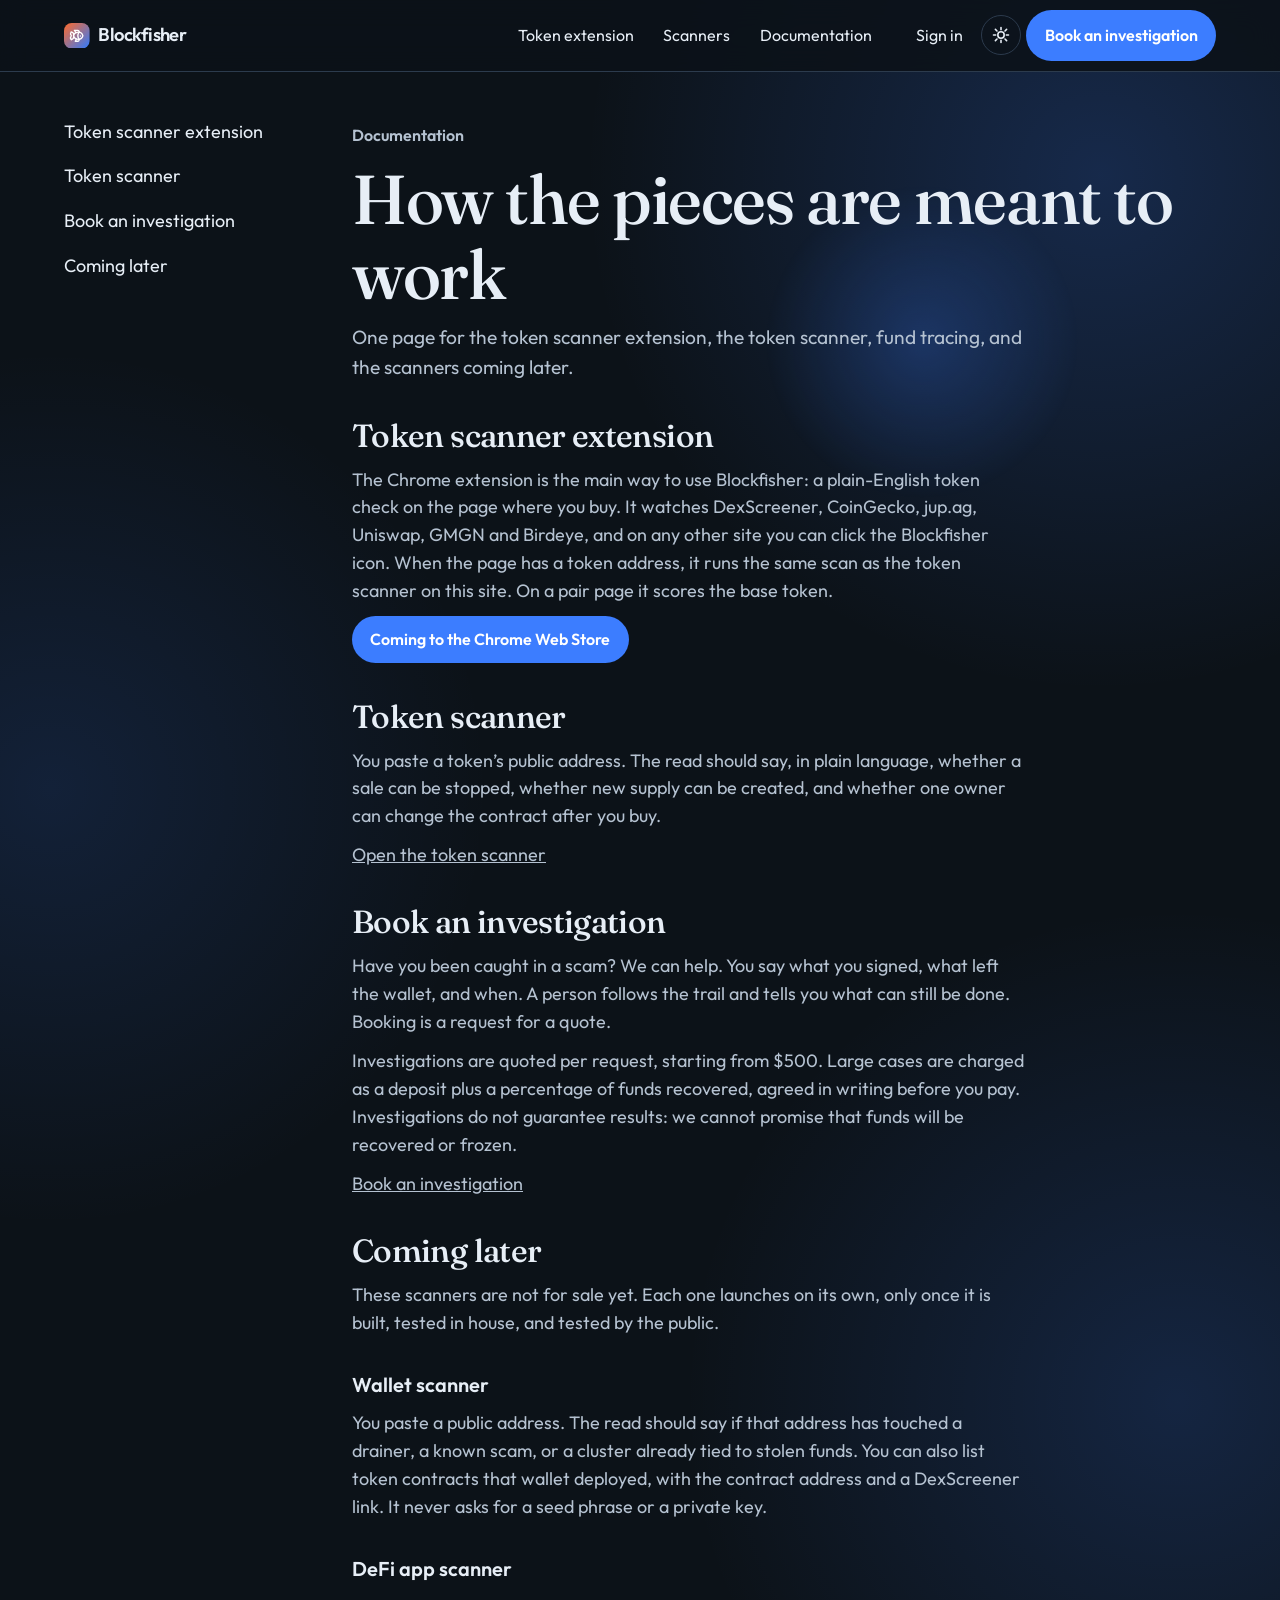
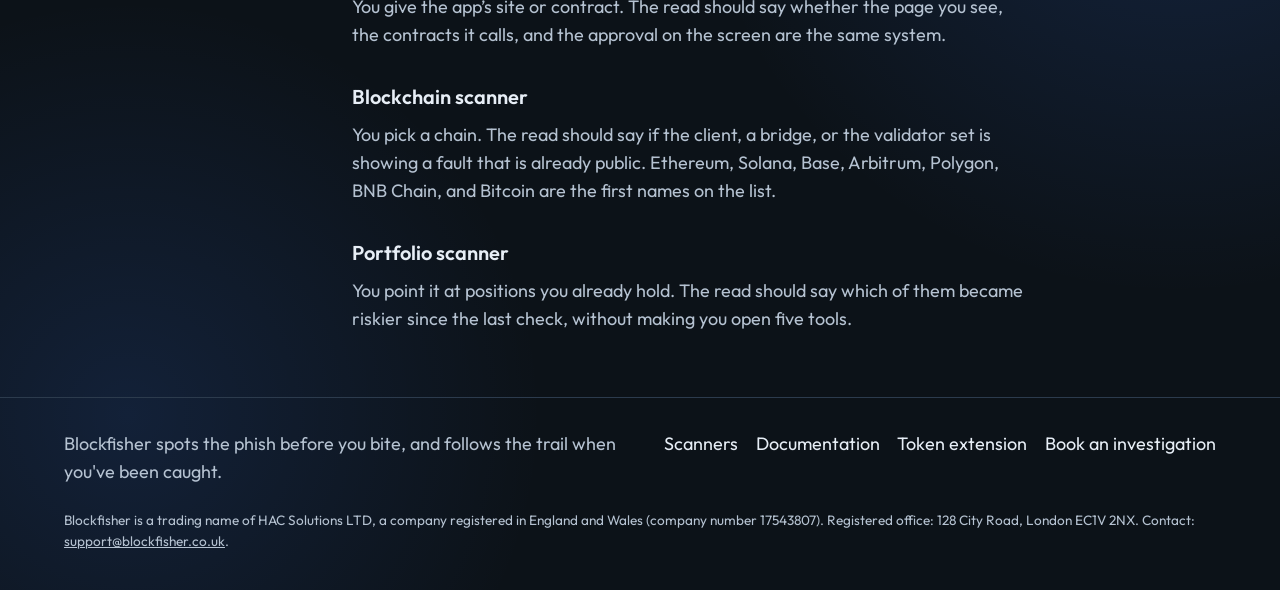
==== commit 379969a1: "Merge e6cb511354a3c323458bb1ff88c49b054b37a8ed into d2fa35d2960439f4a0f4aa996c83e7704aa12dc9" ====
--- a/docs.html
+++ b/docs.html
@@ -23,11 +23,7 @@
   <header class="site-header">
     <div class="header-inner">
       <a class="logo" href="index.html" aria-label="Blockfisher home">
-        <svg viewBox="0 0 32 32" aria-hidden="true">
-          <path d="M8 20c0-6 4-10 10-10 4 0 6 2 6 5" fill="none" stroke="currentColor" stroke-width="2.2" stroke-linecap="round"/>
-          <path d="M22 11c2 1 4 3 4 6 0 2-1.2 3.2-2.8 3.2-1.4 0-2.4-1-2.4-2.2" fill="none" stroke="#3c7dff" stroke-width="2.2" stroke-linecap="round"/>
-          <circle cx="22.2" cy="15.2" r="1.2" fill="#3c7dff"/>
-        </svg>
+        <svg viewBox="0 0 32 32" aria-hidden="true"><defs><linearGradient id="bf-mark-grad" x1="0" y1="0" x2="1" y2="1"><stop offset="0" stop-color="#FF6A2B"/><stop offset="1" stop-color="#2F7BFF"/></linearGradient></defs><rect width="32" height="32" rx="9.6" fill="url(#bf-mark-grad)"/><g transform="translate(6.9 6.9) scale(0.758)" fill="none" stroke="#fff" stroke-width="2.2" stroke-linecap="round" stroke-linejoin="round"><path d="M6.5 12c.94-3.46 4.94-6 8.5-6 3.56 0 6.06 2.54 7 6-.94 3.47-3.44 6-7 6s-7.56-2.53-8.5-6Z"/><path d="M18 12v.5"/><path d="M16 17.93a9.77 9.77 0 0 1 0-11.86"/><path d="M7 10.67C7 8 5.58 5.97 2.73 5.5c-1 1.5-1 5 .23 6.5-1.24 1.5-1.24 5-.23 6.5C5.58 18.03 7 16 7 13.33"/><path d="M10.46 7.26C10.2 5.88 9.17 4.24 8 3h5.8a2 2 0 0 1 1.98 1.67l.23 1.4"/><path d="m16.01 17.93-.23 1.4A2 2 0 0 1 13.8 21H9.5a5.96 5.96 0 0 0 1.49-3.98"/></g></svg>
         Blockfisher
       </a>
       <button class="icon-button menu-toggle" type="button" aria-expanded="false" aria-controls="site-nav">Menu</button>
@@ -74,7 +70,7 @@
         <section id="investigation">
           <h2>Book an investigation</h2>
           <p>Have you been caught in a scam? We can help. You say what you signed, what left the wallet, and when. A person follows the trail and tells you what can still be done. Booking is a request for a quote.</p>
-          <p>Investigations are quoted per request, starting from $100. Large cases are charged as a deposit plus a percentage of funds recovered, agreed in writing before you pay. Investigations do not guarantee results: we cannot promise that funds will be recovered or frozen.</p>
+          <p>Investigations are quoted per request, starting from $500. Large cases are charged as a deposit plus a percentage of funds recovered, agreed in writing before you pay. Investigations do not guarantee results: we cannot promise that funds will be recovered or frozen.</p>
           <p><a href="index.html#book">Book an investigation</a></p>
         </section>
         <section id="coming-later">
